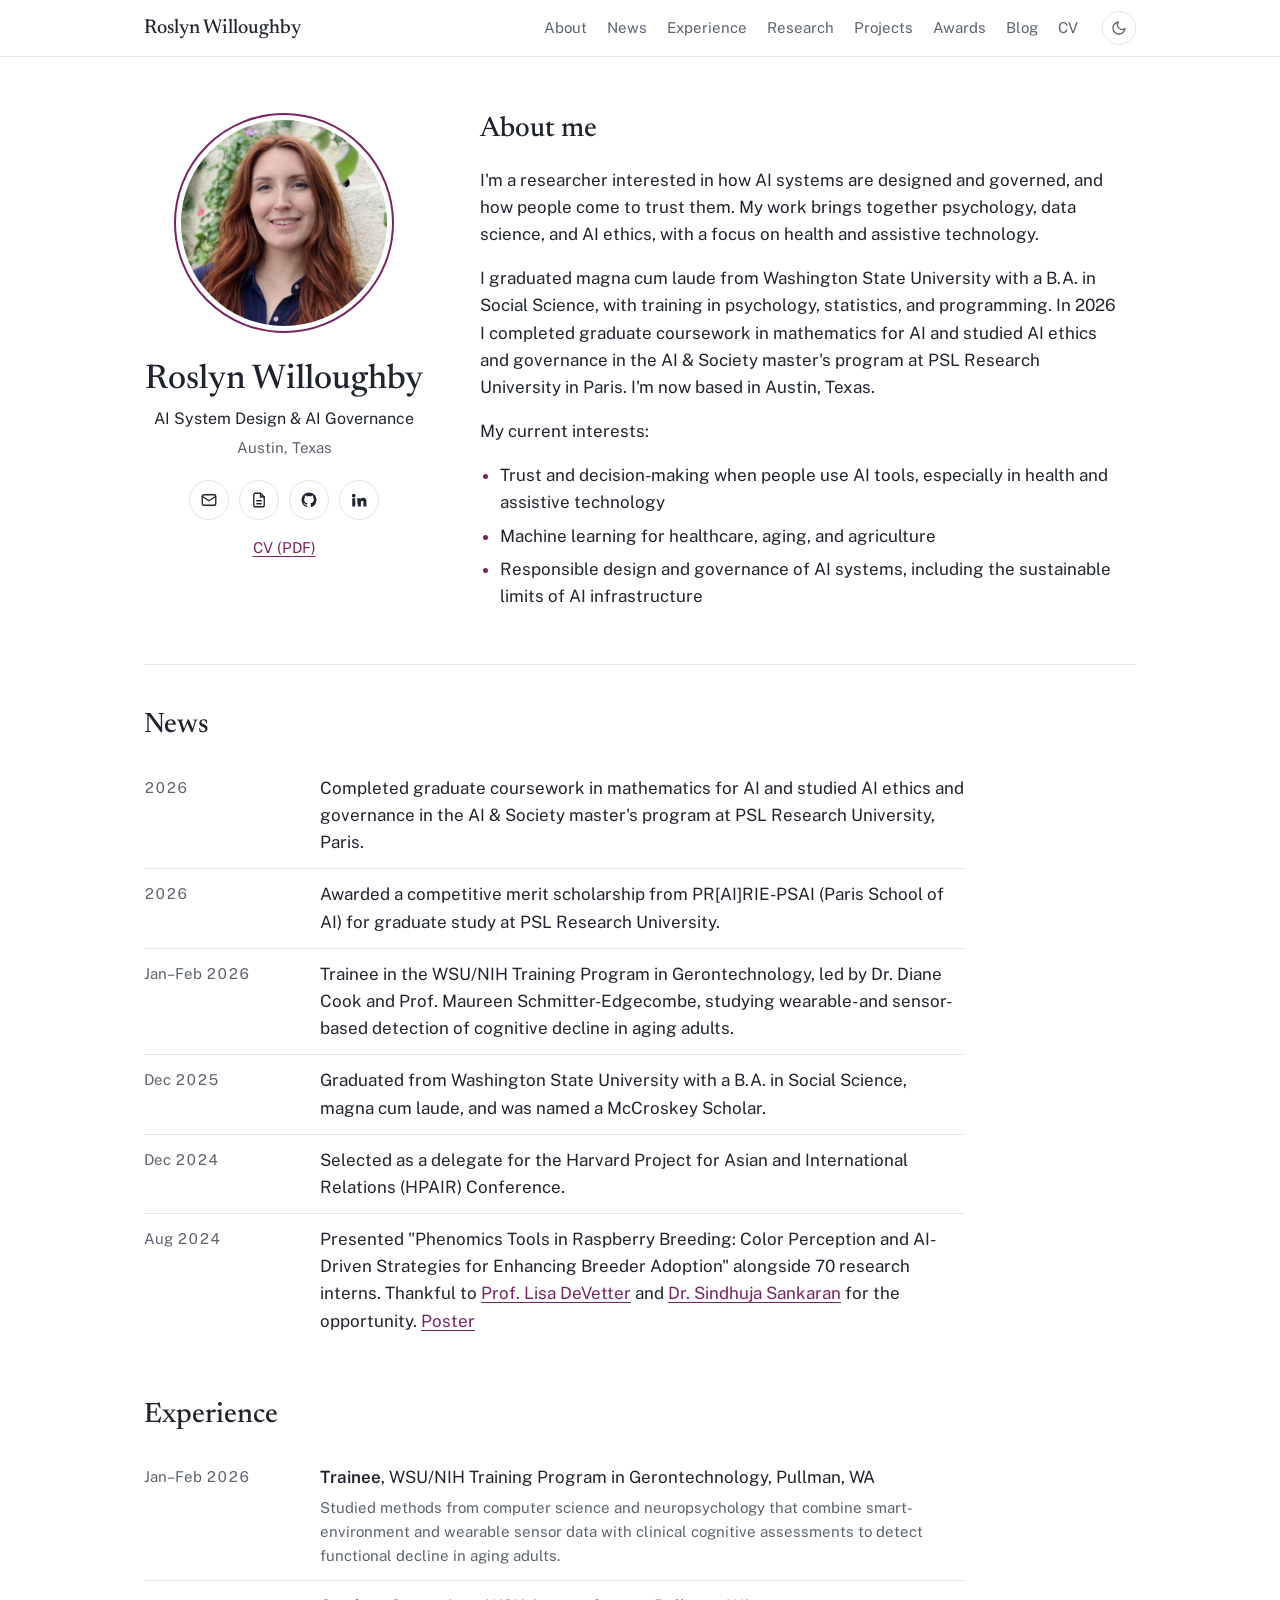
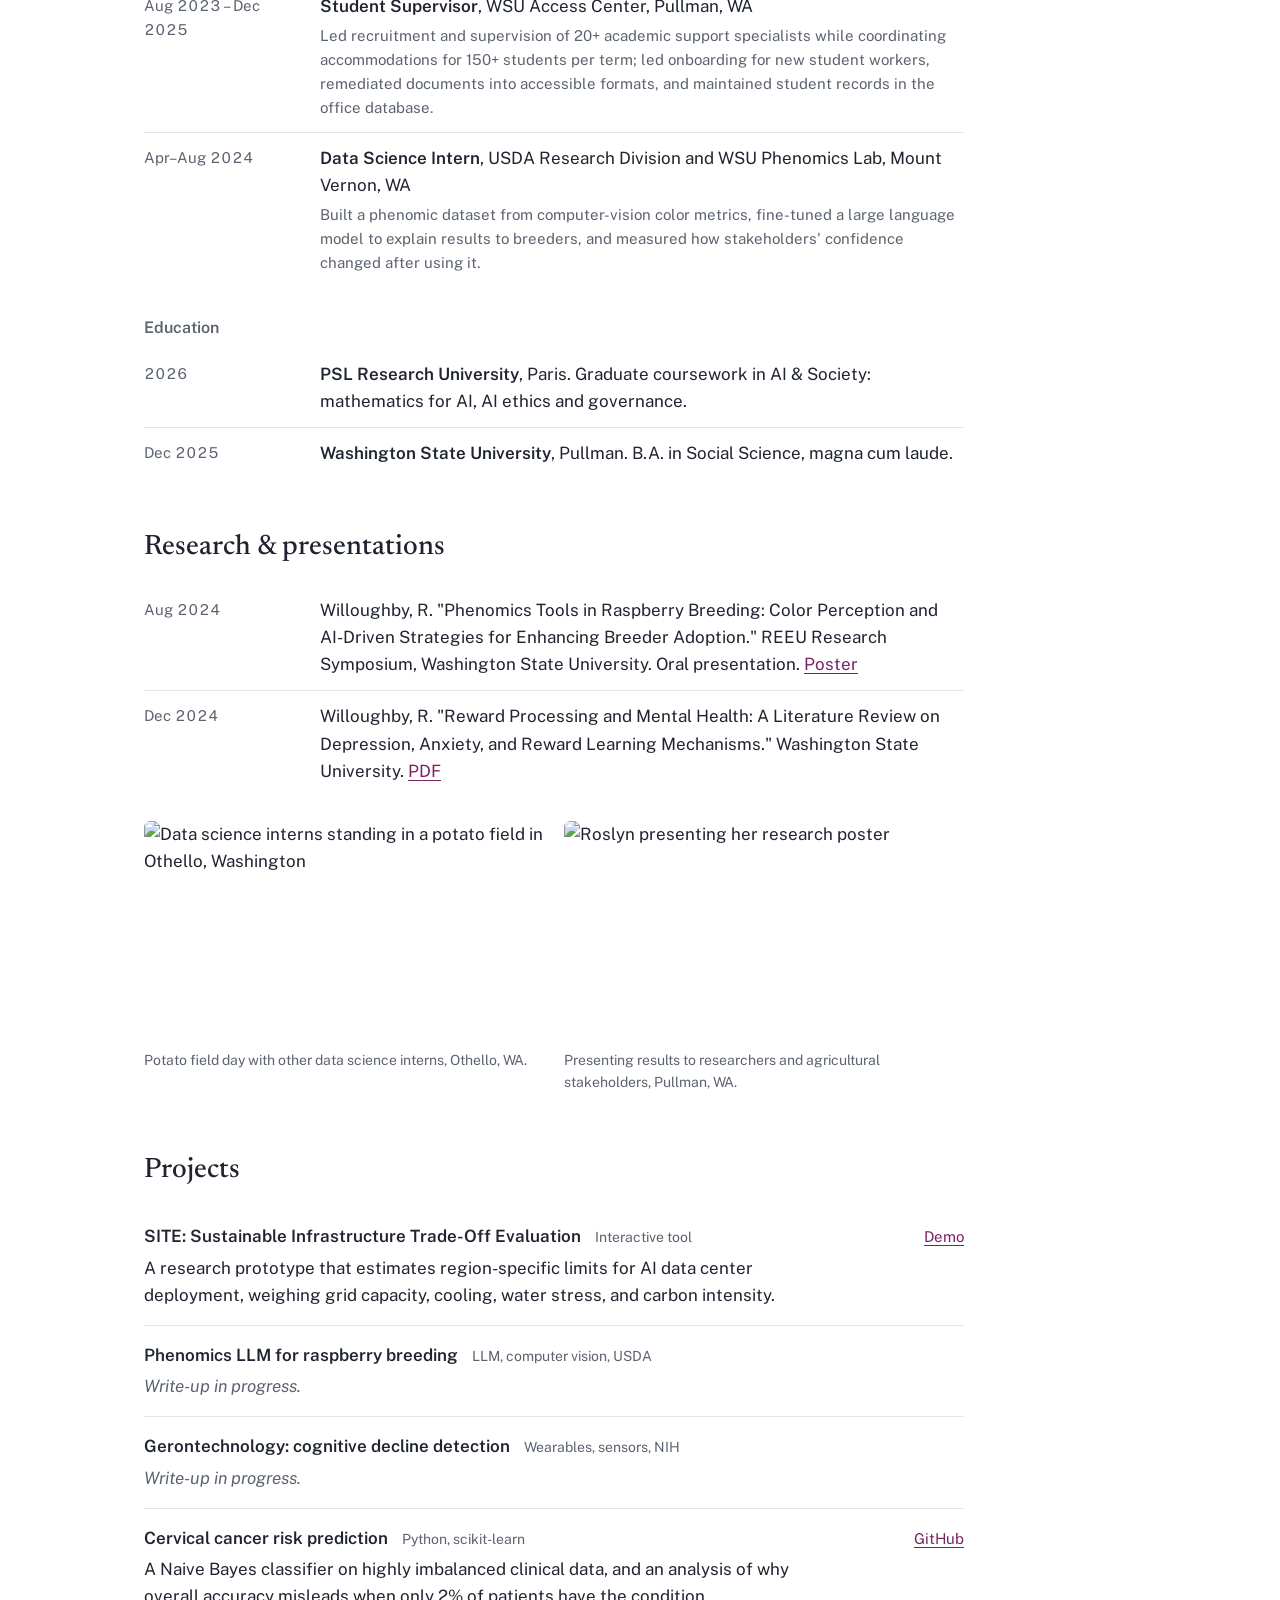
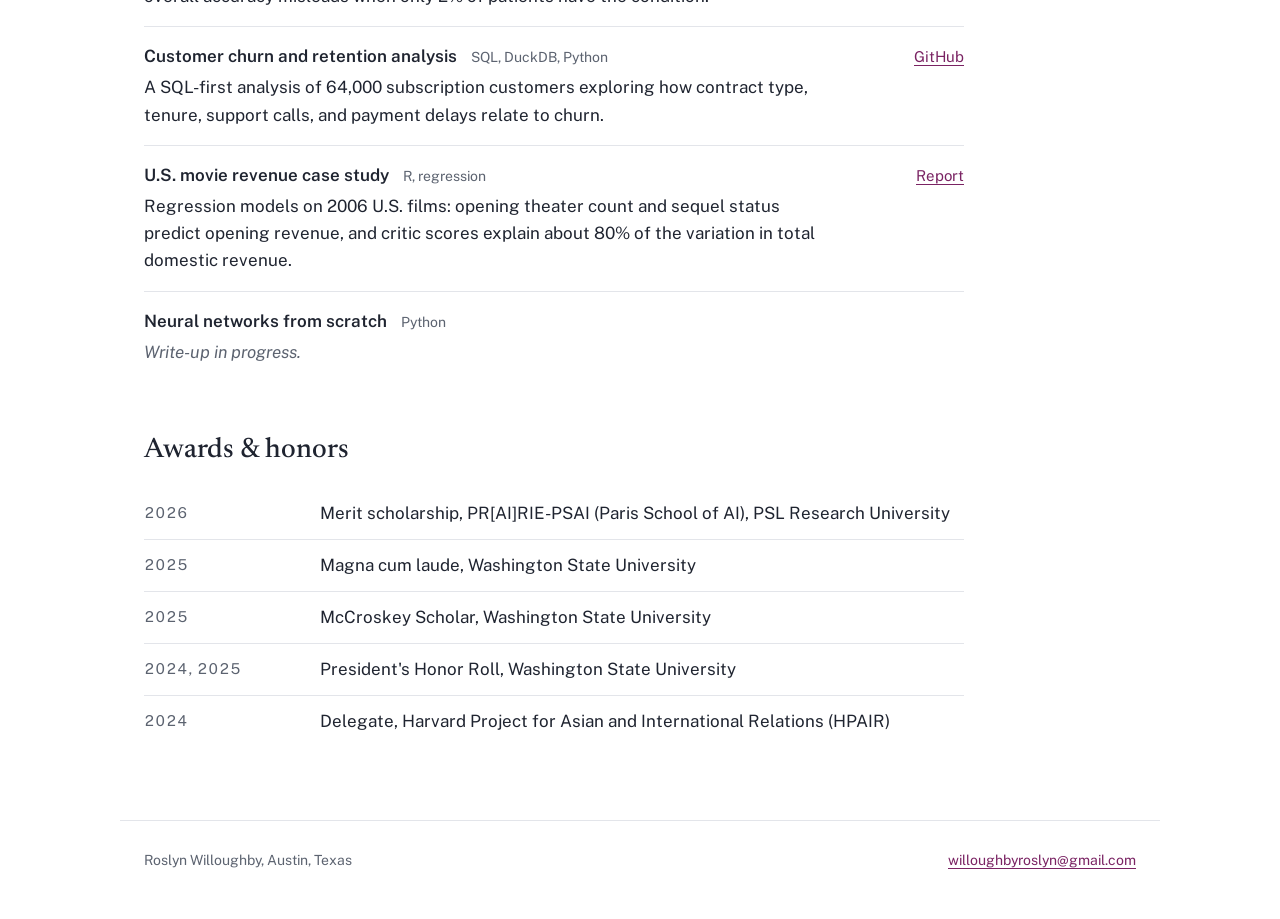
==== index.html @ 142f2db7 "Describe Gerontechnology as a training program: Trainee, Jan-Feb 2026, program leads Co-Authored-By:" ====
<!DOCTYPE html>
<html lang="en">
<head>
  <meta charset="utf-8">
  <meta name="viewport" content="width=device-width, initial-scale=1">
  <title>Roslyn Willoughby</title>
  <meta name="description" content="Roslyn Willoughby is an Austin-based researcher in AI system design and AI governance, studying how people come to trust AI in health and assistive technology.">
  <meta name="keywords" content="Roslyn Willoughby, AI governance, AI system design, human-centered AI, trust in AI, data science, machine learning, gerontechnology">
  <meta name="author" content="Roslyn Willoughby">
  <link rel="canonical" href="https://willoughbyroslyn-ui.github.io/">
  <link rel="icon" type="image/png" href="rose_favi.png">

  <link rel="preconnect" href="https://fonts.googleapis.com">
  <link rel="preconnect" href="https://fonts.gstatic.com" crossorigin>
  <link href="https://fonts.googleapis.com/css2?family=Newsreader:opsz,wght@6..72,400;6..72,500;6..72,600&family=Public+Sans:ital,wght@0,400;0,500;0,600;1,400&display=swap" rel="stylesheet">

  <script>
    (function () {
      try {
        var saved = localStorage.getItem('theme');
        if (saved === 'light' || saved === 'dark') document.documentElement.setAttribute('data-theme', saved);
      } catch (e) {}
    })();
  </script>

  <link rel="stylesheet" href="css/site.css">
</head>

<body>
  <nav class="nav" aria-label="Main">
    <div class="nav-inner">
      <a class="nav-name" href="#about">Roslyn Willoughby</a>
      <ul class="nav-links">
        <li><a href="#about">About</a></li>
        <li><a href="#news">News</a></li>
        <li><a href="#experience">Experience</a></li>
        <li><a href="#research">Research</a></li>
        <li><a href="#projects">Projects</a></li>
        <li><a href="#awards">Awards</a></li>
        <li><a href="blog/index.html">Blog</a></li>
        <li><a href="CV_Roslyn_Willoughby_Final.pdf" target="_blank" rel="noopener">CV</a></li>
      </ul>
      <button class="theme-toggle" id="theme-toggle" type="button" aria-label="Switch to dark mode">
        <svg viewBox="0 0 24 24" fill="none" stroke="currentColor" stroke-width="2" stroke-linecap="round" stroke-linejoin="round" aria-hidden="true"><path d="M21 12.8A9 9 0 1 1 11.2 3a7 7 0 0 0 9.8 9.8z"/></svg>
      </button>
    </div>
  </nav>

  <main>
    <div class="intro" id="about">
      <div class="profile">
        <img class="avatar" src="img/headshot.jpg" alt="Roslyn Willoughby" width="220" height="220">
        <h1>Roslyn Willoughby</h1>
        <p class="role">AI System Design &amp; AI Governance</p>
        <p class="place">Austin, Texas</p>
        <ul class="icons">
          <li><a href="mailto:willoughbyroslyn@gmail.com" aria-label="Email">
            <svg viewBox="0 0 24 24" fill="none" stroke="currentColor" stroke-width="1.8" stroke-linecap="round" stroke-linejoin="round" aria-hidden="true"><rect x="3" y="5" width="18" height="14" rx="2"/><path d="m3 7 9 6 9-6"/></svg></a></li>
          <li><a href="CV_Roslyn_Willoughby_Final.pdf" target="_blank" rel="noopener" aria-label="CV (PDF)">
            <svg viewBox="0 0 24 24" fill="none" stroke="currentColor" stroke-width="1.8" stroke-linecap="round" stroke-linejoin="round" aria-hidden="true"><path d="M14 3H7a2 2 0 0 0-2 2v14a2 2 0 0 0 2 2h10a2 2 0 0 0 2-2V8z"/><path d="M14 3v5h5M9 13h6M9 17h6"/></svg></a></li>
          <li><a href="https://github.com/willoughbyroslyn-ui" target="_blank" rel="noopener" aria-label="GitHub">
            <svg viewBox="0 0 24 24" fill="currentColor" aria-hidden="true"><path d="M12 2a10 10 0 0 0-3.16 19.49c.5.09.68-.22.68-.48v-1.7c-2.78.6-3.37-1.34-3.37-1.34-.45-1.16-1.11-1.47-1.11-1.47-.91-.62.07-.61.07-.61 1 .07 1.53 1.03 1.53 1.03.9 1.52 2.34 1.08 2.91.83.09-.65.35-1.08.63-1.33-2.22-.25-4.55-1.11-4.55-4.94 0-1.09.39-1.98 1.03-2.68-.1-.25-.45-1.27.1-2.65 0 0 .84-.27 2.75 1.02a9.5 9.5 0 0 1 5 0c1.91-1.29 2.75-1.02 2.75-1.02.55 1.38.2 2.4.1 2.65.64.7 1.03 1.59 1.03 2.68 0 3.84-2.34 4.69-4.57 4.94.36.31.68.92.68 1.85v2.74c0 .27.18.58.69.48A10 10 0 0 0 12 2z"/></svg></a></li>
          <li><a href="https://www.linkedin.com/in/roslyn-willoughby/" target="_blank" rel="noopener" aria-label="LinkedIn">
            <svg viewBox="0 0 24 24" fill="currentColor" aria-hidden="true"><path d="M4.98 3.5a2.5 2.5 0 1 1 0 5 2.5 2.5 0 0 1 0-5zM3 9.5h4v11H3zM9.5 9.5h3.8v1.6h.06c.53-1 1.83-2.06 3.77-2.06 4.03 0 4.77 2.65 4.77 6.1v5.36h-4v-4.75c0-1.13-.02-2.59-1.58-2.59-1.58 0-1.82 1.23-1.82 2.5v4.84h-4z"/></svg></a></li>
        </ul>
        <p class="doc-links"><a href="CV_Roslyn_Willoughby_Final.pdf" target="_blank" rel="noopener">CV (PDF)</a></p>
      </div>

      <div class="about">
        <h2>About me</h2>
        <p>I'm a researcher interested in how AI systems are designed and governed, and how people come to trust them. My work brings together psychology, data science, and AI ethics, with a focus on health and assistive technology.</p>
        <p>I graduated magna cum laude from Washington State University with a B.A. in Social Science, with training in psychology, statistics, and programming. In 2026 I completed graduate coursework in mathematics for AI and studied AI ethics and governance in the AI &amp; Society master's program at PSL Research University in Paris. I'm now based in Austin, Texas.</p>
        <p>My current interests:</p>
        <ul class="interests">
          <li>Trust and decision-making when people use AI tools, especially in health and assistive technology</li>
          <li>Machine learning for healthcare, aging, and agriculture</li>
          <li>Responsible design and governance of AI systems, including the sustainable limits of AI infrastructure</li>
        </ul>
      </div>
    </div>

    <section id="news" aria-labelledby="news-h">
      <h2 id="news-h">News</h2>
      <ul class="dated">
        <li><span class="when">2026</span><p class="what">Completed graduate coursework in mathematics for AI and studied AI ethics and governance in the AI &amp; Society master's program at PSL Research University, Paris.</p></li>
        <li><span class="when">2026</span><p class="what">Awarded a competitive merit scholarship from PR[AI]RIE-PSAI (Paris School of AI) for graduate study at PSL Research University.</p></li>
        <li><span class="when">Jan–Feb 2026</span><p class="what">Trainee in the WSU/NIH Training Program in Gerontechnology, led by Dr. Diane Cook and Prof. Maureen Schmitter-Edgecombe, studying wearable- and sensor-based detection of cognitive decline in aging adults.</p></li>
        <li><span class="when">Dec 2025</span><p class="what">Graduated from Washington State University with a B.A. in Social Science, magna cum laude, and was named a McCroskey Scholar.</p></li>
        <li><span class="when">Dec 2024</span><p class="what">Selected as a delegate for the Harvard Project for Asian and International Relations (HPAIR) Conference.</p></li>
        <li><span class="when">Aug 2024</span><p class="what">Presented "Phenomics Tools in Raspberry Breeding: Color Perception and AI-Driven Strategies for Enhancing Breeder Adoption" alongside 70 research interns. Thankful to <a href="https://scholar.google.com/citations?user=AwrM27cAAAAJ&amp;hl=en" target="_blank" rel="noopener">Prof. Lisa DeVetter</a> and <a href="https://bsyse.wsu.edu/people/faculty/sankaran/" target="_blank" rel="noopener">Dr. Sindhuja Sankaran</a> for the opportunity. <a href="poster.pdf" target="_blank" rel="noopener">Poster</a></p></li>
      </ul>
    </section>

    <section id="experience" aria-labelledby="exp-h">
      <h2 id="exp-h">Experience</h2>
      <ul class="dated">
        <li><span class="when">Jan–Feb 2026</span>
          <div><p class="what"><strong>Trainee</strong>, WSU/NIH Training Program in Gerontechnology, Pullman, WA</p>
          <p class="detail">Studied methods from computer science and neuropsychology that combine smart-environment and wearable sensor data with clinical cognitive assessments to detect functional decline in aging adults.</p></div></li>
        <li><span class="when">Aug 2023 – Dec 2025</span>
          <div><p class="what"><strong>Student Supervisor</strong>, WSU Access Center, Pullman, WA</p>
          <p class="detail">Led recruitment and supervision of 20+ academic support specialists while coordinating accommodations for 150+ students per term; led onboarding for new student workers, remediated documents into accessible formats, and maintained student records in the office database.</p></div></li>
        <li><span class="when">Apr–Aug 2024</span>
          <div><p class="what"><strong>Data Science Intern</strong>, USDA Research Division and WSU Phenomics Lab, Mount Vernon, WA</p>
          <p class="detail">Built a phenomic dataset from computer-vision color metrics, fine-tuned a large language model to explain results to breeders, and measured how stakeholders' confidence changed after using it.</p></div></li>
      </ul>

      <h3 class="sub">Education</h3>
      <ul class="dated">
        <li><span class="when">2026</span><p class="what"><strong>PSL Research University</strong>, Paris. Graduate coursework in AI &amp; Society: mathematics for AI, AI ethics and governance.</p></li>
        <li><span class="when">Dec 2025</span><p class="what"><strong>Washington State University</strong>, Pullman. B.A. in Social Science, magna cum laude.</p></li>
      </ul>
    </section>

    <section id="research" aria-labelledby="res-h">
      <h2 id="res-h">Research &amp; presentations</h2>
      <ul class="dated">
        <li><span class="when">Aug 2024</span><p class="what">Willoughby, R. "Phenomics Tools in Raspberry Breeding: Color Perception and AI-Driven Strategies for Enhancing Breeder Adoption." REEU Research Symposium, Washington State University. Oral presentation. <a href="poster.pdf" target="_blank" rel="noopener">Poster</a></p></li>
        <li><span class="when">Dec 2024</span><p class="what">Willoughby, R. "Reward Processing and Mental Health: A Literature Review on Depression, Anxiety, and Reward Learning Mechanisms." Washington State University. <a href="Final_Lit.pdf" target="_blank" rel="noopener">PDF</a></p></li>
      </ul>
      <div class="figures">
        <figure>
          <img src="Group_REEU_Visit.jpeg" alt="Data science interns standing in a potato field in Othello, Washington" loading="lazy">
          <figcaption>Potato field day with other data science interns, Othello, WA.</figcaption>
        </figure>
        <figure>
          <img src="poster_Roz.jpeg" alt="Roslyn presenting her research poster" loading="lazy">
          <figcaption>Presenting results to researchers and agricultural stakeholders, Pullman, WA.</figcaption>
        </figure>
      </div>
    </section>

    <section id="projects" aria-labelledby="proj-h">
      <h2 id="proj-h">Projects</h2>
      <ul class="projects">
        <li>
          <div class="proj-head"><p class="proj-title">SITE: Sustainable Infrastructure Trade-Off Evaluation</p><span class="proj-tools">Interactive tool</span><a class="proj-link" href="SITE_demo.html" target="_blank" rel="noopener">Demo</a></div>
          <p class="proj-desc">A research prototype that estimates region-specific limits for AI data center deployment, weighing grid capacity, cooling, water stress, and carbon intensity.</p>
        </li>
        <li>
          <div class="proj-head"><p class="proj-title">Phenomics LLM for raspberry breeding</p><span class="proj-tools">LLM, computer vision, USDA</span></div>
          <p class="proj-desc pending">Write-up in progress.</p>
        </li>
        <li>
          <div class="proj-head"><p class="proj-title">Gerontechnology: cognitive decline detection</p><span class="proj-tools">Wearables, sensors, NIH</span></div>
          <p class="proj-desc pending">Write-up in progress.</p>
        </li>
        <li>
          <div class="proj-head"><p class="proj-title">Cervical cancer risk prediction</p><span class="proj-tools">Python, scikit-learn</span><a class="proj-link" href="https://github.com/willoughbyroslyn-ui/naive_cancer_prediction" target="_blank" rel="noopener">GitHub</a></div>
          <p class="proj-desc">A Naive Bayes classifier on highly imbalanced clinical data, and an analysis of why overall accuracy misleads when only 2% of patients have the condition.</p>
        </li>
        <li>
          <div class="proj-head"><p class="proj-title">Customer churn and retention analysis</p><span class="proj-tools">SQL, DuckDB, Python</span><a class="proj-link" href="https://github.com/willoughbyroslyn-ui/customer-churn-analysis" target="_blank" rel="noopener">GitHub</a></div>
          <p class="proj-desc">A SQL-first analysis of 64,000 subscription customers exploring how contract type, tenure, support calls, and payment delays relate to churn.</p>
        </li>
        <li>
          <div class="proj-head"><p class="proj-title">U.S. movie revenue case study</p><span class="proj-tools">R, regression</span><a class="proj-link" href="https://docs.google.com/spreadsheets/d/1p6kjqujYVHT2W2f9EsvHj1hbLcmu9WtG/edit?gid=725659965#gid=725659965" target="_blank" rel="noopener">Report</a></div>
          <p class="proj-desc">Regression models on 2006 U.S. films: opening theater count and sequel status predict opening revenue, and critic scores explain about 80% of the variation in total domestic revenue.</p>
        </li>
        <li>
          <div class="proj-head"><p class="proj-title">Neural networks from scratch</p><span class="proj-tools">Python</span></div>
          <p class="proj-desc pending">Write-up in progress.</p>
        </li>
      </ul>
    </section>

    <section id="awards" aria-labelledby="awards-h">
      <h2 id="awards-h">Awards &amp; honors</h2>
      <ul class="dated">
        <li><span class="when">2026</span><p class="what">Merit scholarship, PR[AI]RIE-PSAI (Paris School of AI), PSL Research University</p></li>
        <li><span class="when">2025</span><p class="what">Magna cum laude, Washington State University</p></li>
        <li><span class="when">2025</span><p class="what">McCroskey Scholar, Washington State University</p></li>
        <li><span class="when">2024, 2025</span><p class="what">President's Honor Roll, Washington State University</p></li>
        <li><span class="when">2024</span><p class="what">Delegate, Harvard Project for Asian and International Relations (HPAIR)</p></li>
      </ul>
    </section>
  </main>

  <footer>
    <span>Roslyn Willoughby, Austin, Texas</span>
    <span><a href="mailto:willoughbyroslyn@gmail.com">willoughbyroslyn@gmail.com</a></span>
  </footer>

  <script src="js/site.js"></script>
</body>
</html>
---- css/site.css ----
:root {
  --bg: #ffffff;
  --ink: #1f2430;
  --muted: #5c6370;
  --rule: #e3e5ea;
  --accent: #7a2363;
  --accent-tint: #f6ecf3;
  --nav-bg: rgba(255, 255, 255, 0.92);
}
@media (prefers-color-scheme: dark) {
  :root:not([data-theme="light"]) {
    --bg: #16181d;
    --ink: #e6e8ec;
    --muted: #9aa1ad;
    --rule: #2b2f37;
    --accent: #dba6cc;
    --accent-tint: #2a2129;
    --nav-bg: rgba(22, 24, 29, 0.92);
  }
}
:root[data-theme="dark"] {
  --bg: #16181d;
  --ink: #e6e8ec;
  --muted: #9aa1ad;
  --rule: #2b2f37;
  --accent: #dba6cc;
  --accent-tint: #2a2129;
  --nav-bg: rgba(22, 24, 29, 0.92);
}

*, *::before, *::after { box-sizing: border-box; }
html { scroll-behavior: smooth; scroll-padding-top: 72px; }
@media (prefers-reduced-motion: reduce) { html { scroll-behavior: auto; } }

body {
  margin: 0;
  background: var(--bg);
  color: var(--ink);
  font-family: "Public Sans", system-ui, sans-serif;
  font-size: 17px;
  line-height: 1.6;
}
a { color: var(--accent); text-decoration: underline; text-decoration-thickness: 1px; text-underline-offset: 3px; }
a:hover { text-decoration-thickness: 2px; }
a:focus-visible, button:focus-visible { outline: 2px solid var(--accent); outline-offset: 3px; border-radius: 2px; }

/* Top navigation */
.nav {
  position: sticky; top: 0; z-index: 10;
  background: var(--nav-bg);
  backdrop-filter: saturate(150%) blur(6px);
  border-bottom: 1px solid var(--rule);
}
.nav-inner {
  max-width: 1040px; margin: 0 auto; padding: 0 24px;
  display: flex; align-items: center; gap: 24px; height: 56px;
}
.nav-name {
  font-family: "Newsreader", Georgia, serif; font-size: 20px; font-weight: 500;
  color: var(--ink); text-decoration: none; margin-right: auto; white-space: nowrap;
}
.nav-links { display: flex; gap: 20px; list-style: none; margin: 0; padding: 0; overflow-x: auto; scrollbar-width: none; }
.nav-links::-webkit-scrollbar { display: none; }
.nav-links a { color: var(--muted); text-decoration: none; font-size: 15px; white-space: nowrap; }
.nav-links a:hover { color: var(--ink); }
.theme-toggle {
  background: none; border: 1px solid var(--rule); color: var(--muted);
  width: 34px; height: 34px; border-radius: 50%; cursor: pointer;
  display: grid; place-items: center; flex-shrink: 0;
}
.theme-toggle:hover { color: var(--ink); }
.theme-toggle svg { width: 16px; height: 16px; }

main { max-width: 1040px; margin: 0 auto; padding: 0 24px 64px; }

/* Introduction */
.intro {
  display: grid; grid-template-columns: 280px 1fr; gap: 56px;
  padding: 56px 0 48px; border-bottom: 1px solid var(--rule);
}
.profile { text-align: center; }
.avatar {
  width: 220px; height: 220px; border-radius: 50%; object-fit: cover;
  padding: 5px; border: 2px solid var(--accent); background: var(--bg);
}
.profile h1 {
  font-family: "Newsreader", Georgia, serif; font-weight: 500;
  font-size: 34px; line-height: 1.15; margin: 20px 0 6px;
}
.profile .role { margin: 0; font-size: 16px; }
.profile .place { margin: 4px 0 0; color: var(--muted); font-size: 15px; }
.icons { display: flex; justify-content: center; gap: 10px; list-style: none; padding: 0; margin: 20px 0 0; }
.icons a {
  display: grid; place-items: center; width: 40px; height: 40px; border-radius: 50%;
  color: var(--ink); border: 1px solid var(--rule); text-decoration: none;
}
.icons a:hover { color: var(--accent); border-color: var(--accent); }
.icons svg { width: 18px; height: 18px; }
.doc-links { margin: 16px 0 0; font-size: 15px; color: var(--muted); }

.about h2 { margin-top: 0; }
.about p { max-width: 64ch; }
.interests { margin: 8px 0 0; padding-left: 20px; max-width: 64ch; }
.interests li { margin-bottom: 6px; }
.interests li::marker { color: var(--accent); }

/* Sections */
section { padding: 44px 0 8px; }
h2 {
  font-family: "Newsreader", Georgia, serif; font-weight: 500;
  font-size: 28px; line-height: 1.2; margin: 0 0 20px;
}
.section-note { color: var(--muted); margin: -8px 0 20px; font-size: 15px; }

/* Dated lists: news, experience, awards */
.dated { list-style: none; margin: 0; padding: 0; max-width: 820px; }
.dated li {
  display: grid; grid-template-columns: 156px 1fr; gap: 20px;
  padding: 12px 0; border-top: 1px solid var(--rule);
}
.dated li:first-child { border-top: none; }
.when { color: var(--muted); font-size: 15px; font-variant-numeric: tabular-nums; padding-top: 1px; }
.what { margin: 0; }
.what strong { font-weight: 600; }
.detail { margin: 4px 0 0; color: var(--muted); font-size: 15px; }

h3.sub {
  font-family: "Public Sans", sans-serif; font-size: 16px; font-weight: 600;
  color: var(--muted); margin: 28px 0 8px;
}

/* Research */
.figures { display: grid; grid-template-columns: 1fr 1fr; gap: 20px; margin: 24px 0 8px; max-width: 820px; }
.figures figure { margin: 0; }
.figures img { width: 100%; height: 220px; object-fit: cover; border-radius: 6px; display: block; }
.figures figcaption { font-size: 14px; color: var(--muted); margin-top: 8px; }

/* Projects as a list, not cards */
.projects { list-style: none; margin: 0; padding: 0; max-width: 820px; }
.projects li { padding: 16px 0; border-top: 1px solid var(--rule); }
.projects li:first-child { border-top: none; }
.proj-head { display: flex; flex-wrap: wrap; align-items: baseline; gap: 6px 14px; }
.proj-title { font-weight: 600; margin: 0; }
.proj-tools { color: var(--muted); font-size: 14px; }
.proj-desc { margin: 4px 0 0; max-width: 68ch; }
.proj-desc.pending { color: var(--muted); font-style: italic; }
.proj-link { font-size: 15px; margin-left: auto; }

footer {
  max-width: 1040px; margin: 0 auto; padding: 28px 24px 48px;
  border-top: 1px solid var(--rule); color: var(--muted); font-size: 14px;
  display: flex; flex-wrap: wrap; gap: 8px 24px; justify-content: space-between;
}

@media (max-width: 820px) {
  .intro { grid-template-columns: 1fr; gap: 32px; padding-top: 36px; }
  .avatar { width: 180px; height: 180px; }
  .nav-name { display: none; }
  .nav-inner { gap: 16px; }
}
@media (max-width: 560px) {
  body { font-size: 16px; }
  .dated li { grid-template-columns: 1fr; gap: 2px; }
  .figures { grid-template-columns: 1fr; }
  .proj-link { margin-left: 0; }
}

/* Blog */
.page-head { padding: 48px 0 8px; max-width: 720px; }
.page-head h1 {
  font-family: "Newsreader", Georgia, serif; font-weight: 500;
  font-size: 40px; line-height: 1.15; margin: 0 0 12px;
}
.page-head .lede { color: var(--muted); margin: 0; max-width: 64ch; }
.post-list { list-style: none; margin: 24px 0 0; padding: 0; max-width: 720px; }
.post-list li { padding: 20px 0; border-top: 1px solid var(--rule); }
.post-list li:first-child { border-top: none; }
.post-list time { color: var(--muted); font-size: 15px; }
.post-list h2 { font-size: 24px; margin: 4px 0 6px; }
.post-list h2 a { color: var(--ink); text-decoration: none; }
.post-list h2 a:hover { color: var(--accent); }
.post-list p { margin: 0; max-width: 64ch; }

.post { max-width: 680px; padding-bottom: 24px; }
.post .page-head { padding-bottom: 0; }
.post .meta { color: var(--muted); font-size: 15px; margin: 0 0 20px; }
.post h2 { margin: 44px 0 14px; }
.post h3 {
  font-family: "Newsreader", Georgia, serif; font-weight: 500;
  font-size: 23px; line-height: 1.25; margin: 40px 0 12px;
}
.post p, .post li { max-width: 68ch; }
.post ol, .post ul { padding-left: 22px; }
.post li { margin-bottom: 8px; }
.post li::marker { color: var(--accent); }
.steps { margin: 0; }
.steps dt { font-weight: 600; margin-top: 14px; }
.steps dd { margin: 4px 0 0; }
.keep-human { color: var(--muted); font-size: 15px; margin-top: 14px; }
.back { display: inline-block; margin-top: 40px; font-size: 15px; }
.nav-links a[aria-current="page"] { color: var(--ink); }
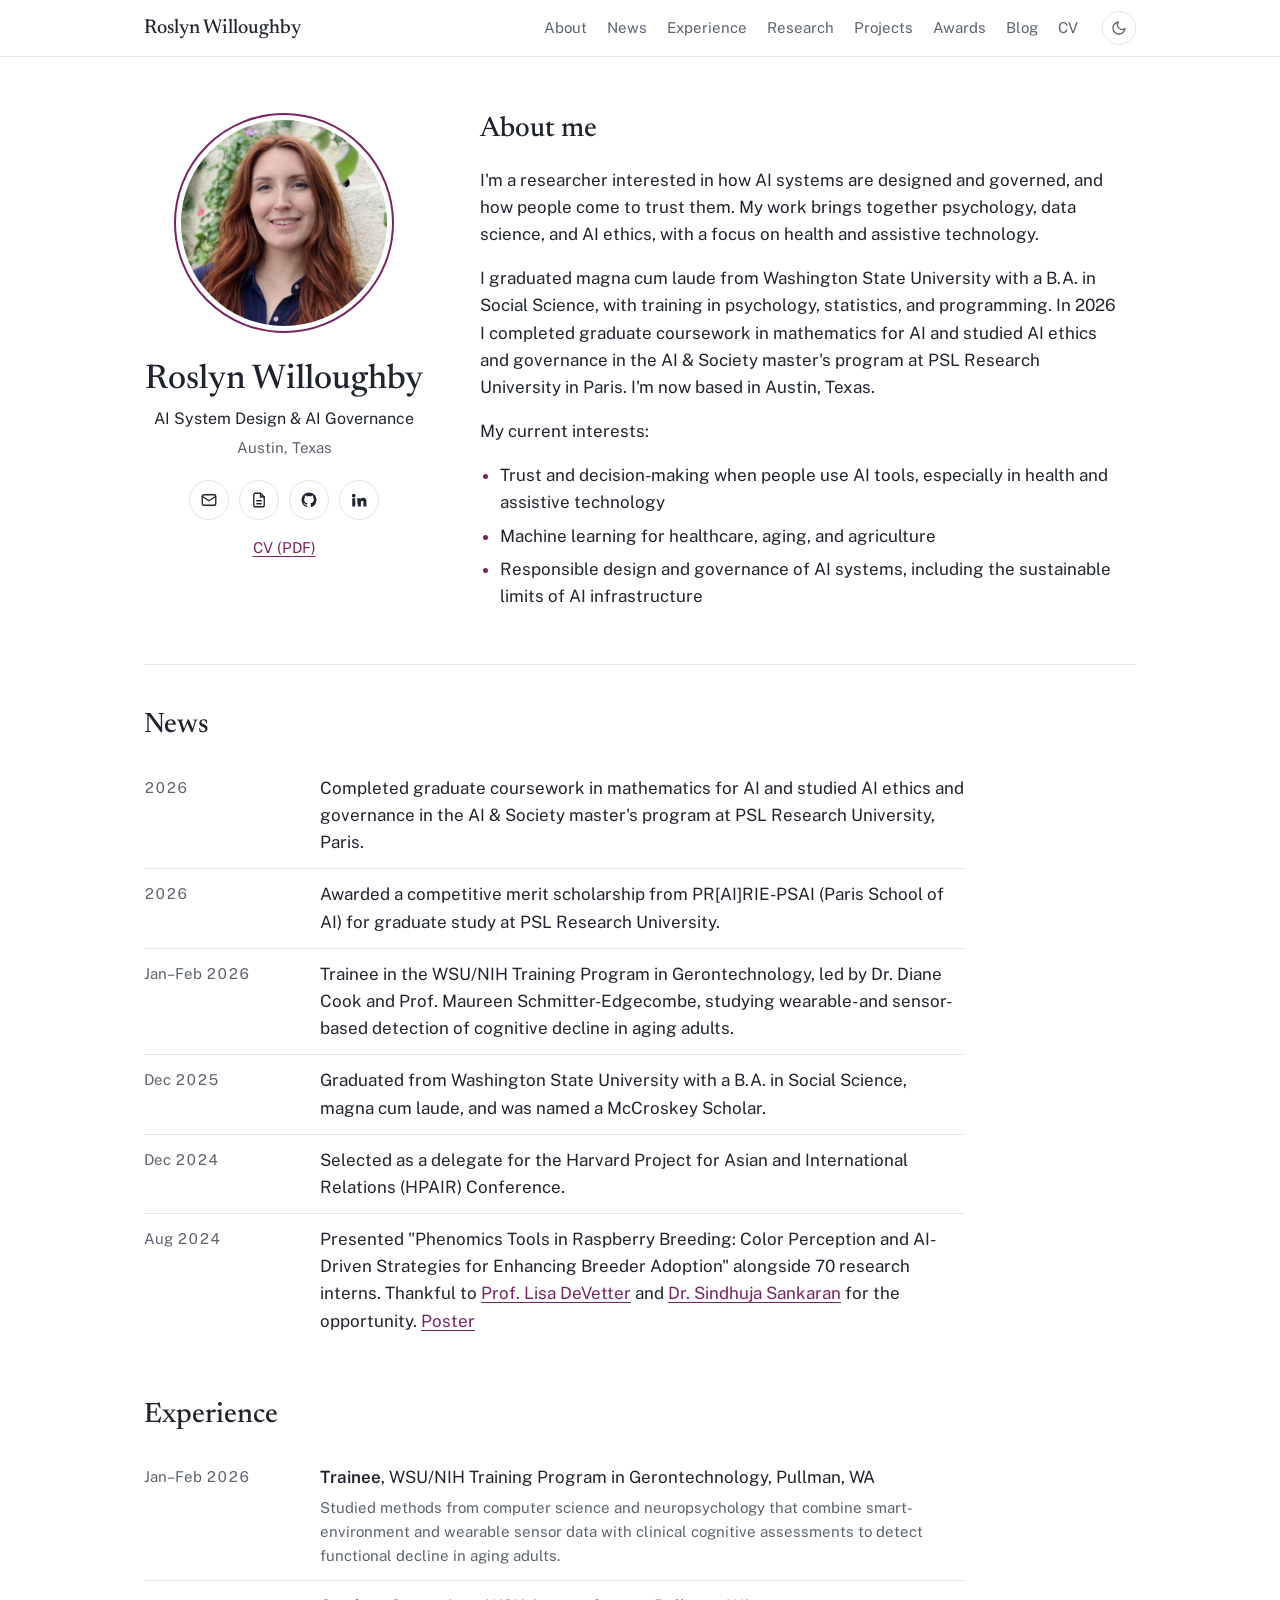
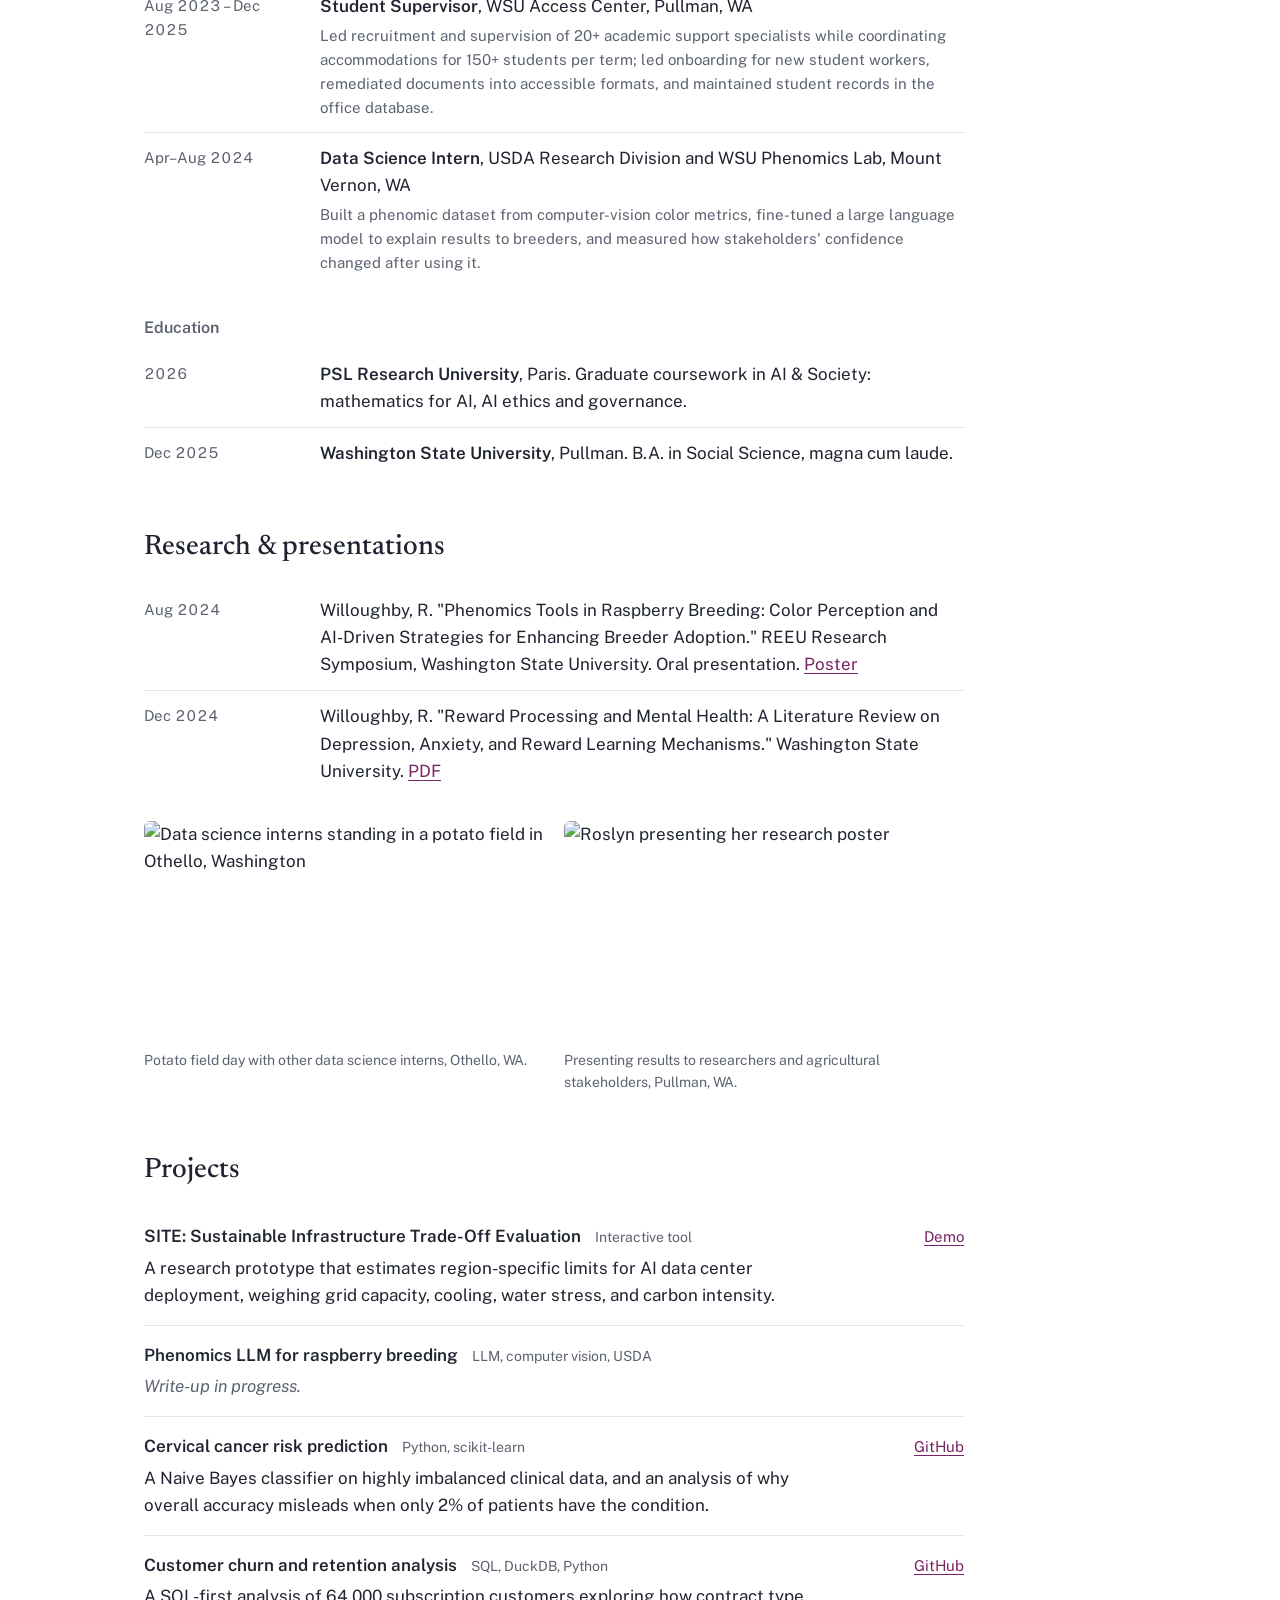
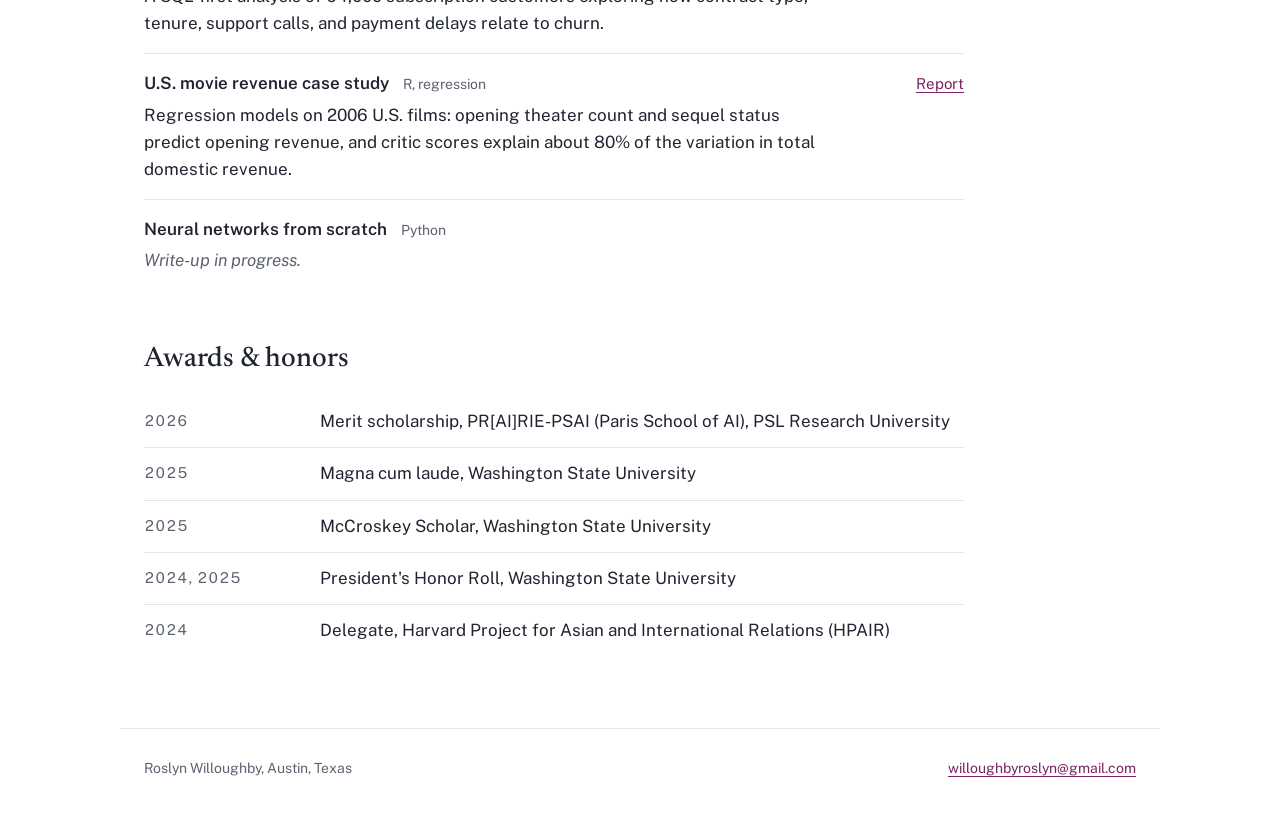
==== commit 72632ef8: "Remove Gerontechnology placeholder from Projects Co-Authored-By: Claude Opus 5.5 <noreply@anthropic." ====
--- a/index.html
+++ b/index.html
@@ -142,10 +142,6 @@
           <p class="proj-desc pending">Write-up in progress.</p>
         </li>
         <li>
-          <div class="proj-head"><p class="proj-title">Gerontechnology: cognitive decline detection</p><span class="proj-tools">Wearables, sensors, NIH</span></div>
-          <p class="proj-desc pending">Write-up in progress.</p>
-        </li>
-        <li>
           <div class="proj-head"><p class="proj-title">Cervical cancer risk prediction</p><span class="proj-tools">Python, scikit-learn</span><a class="proj-link" href="https://github.com/willoughbyroslyn-ui/naive_cancer_prediction" target="_blank" rel="noopener">GitHub</a></div>
           <p class="proj-desc">A Naive Bayes classifier on highly imbalanced clinical data, and an analysis of why overall accuracy misleads when only 2% of patients have the condition.</p>
         </li>
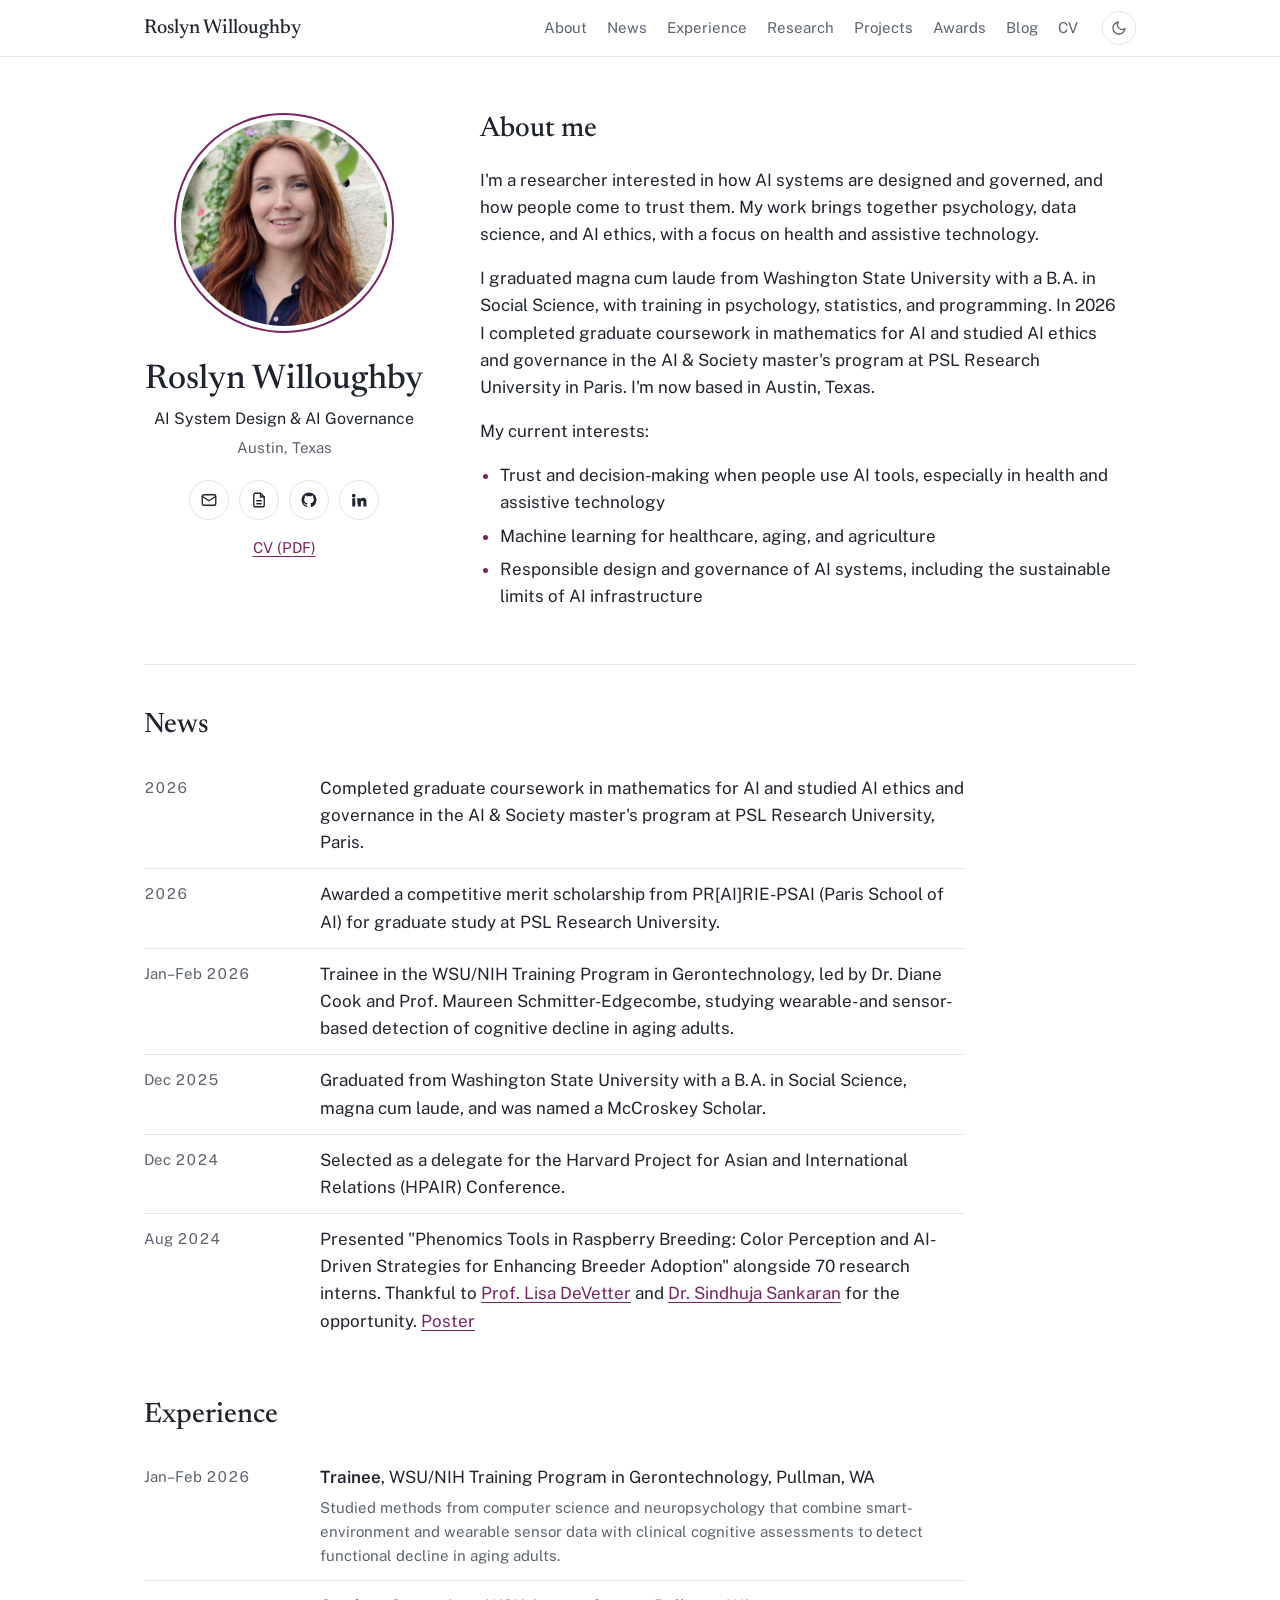
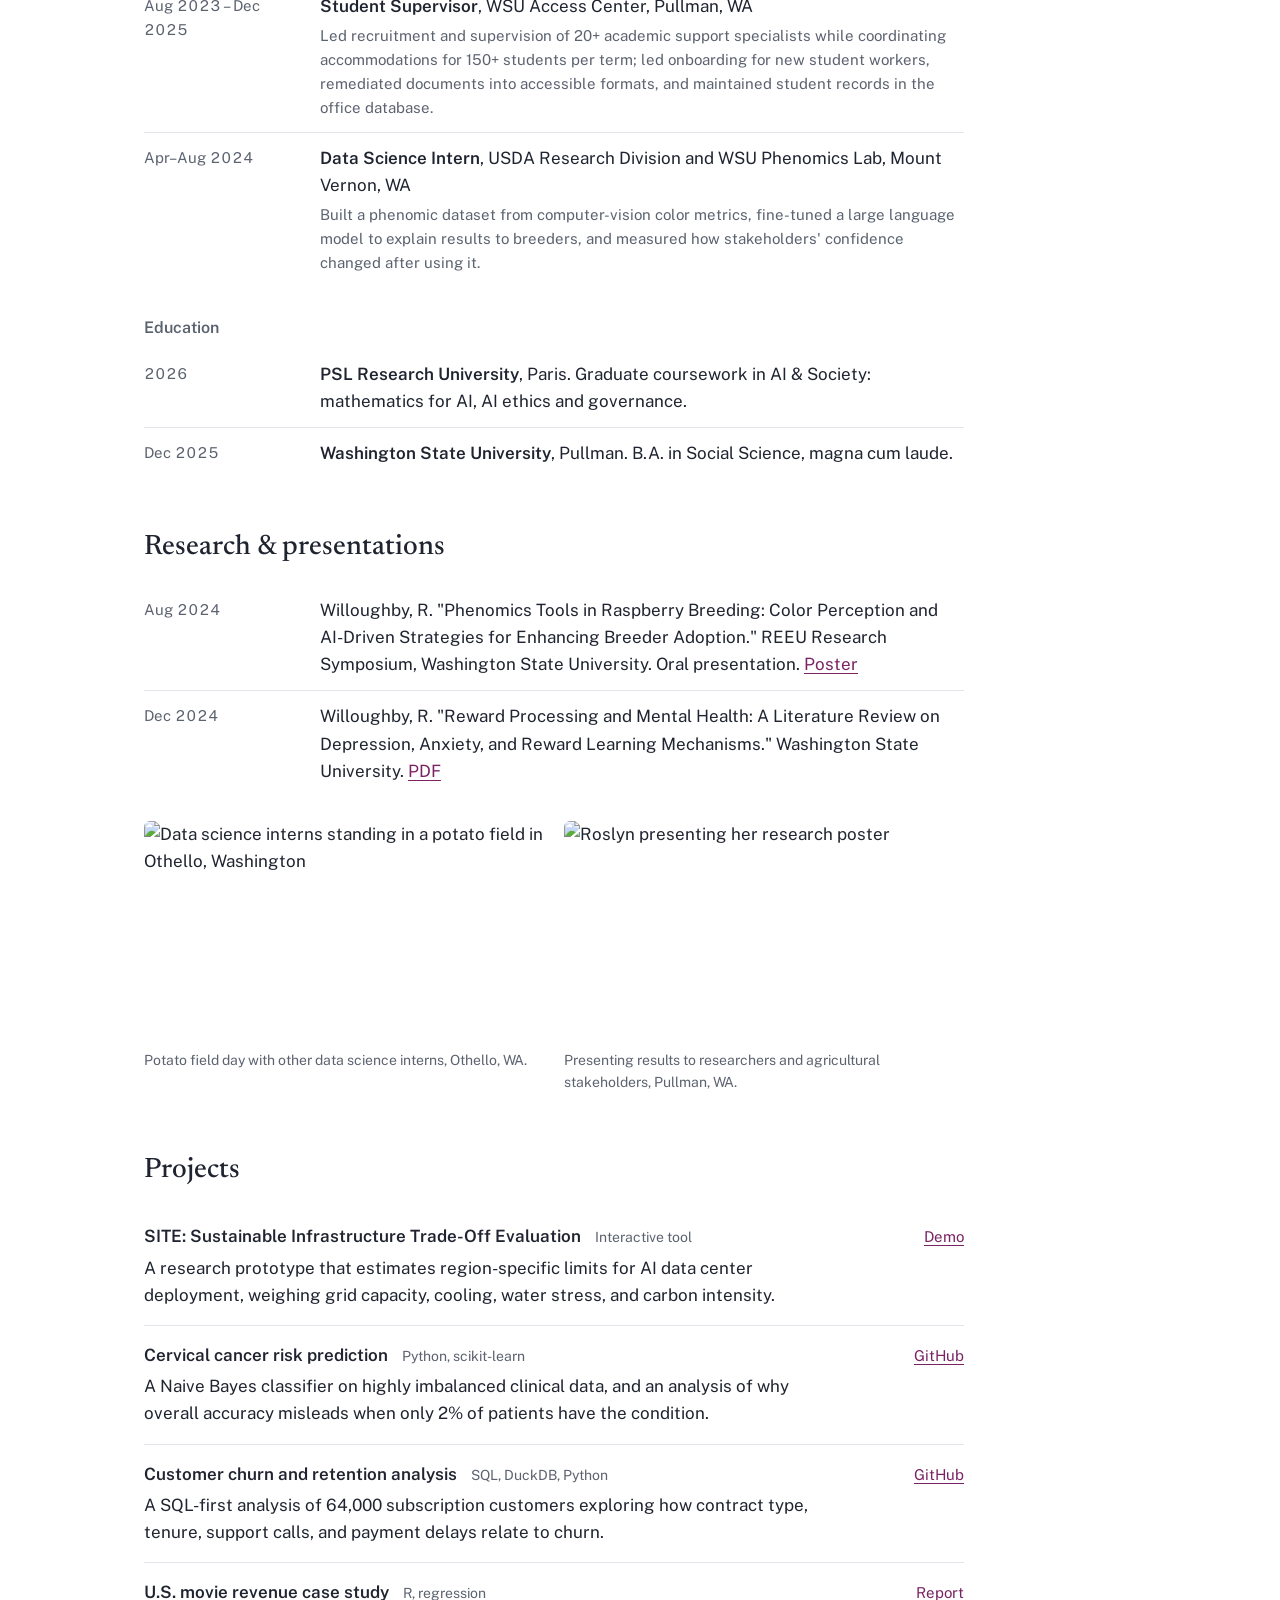
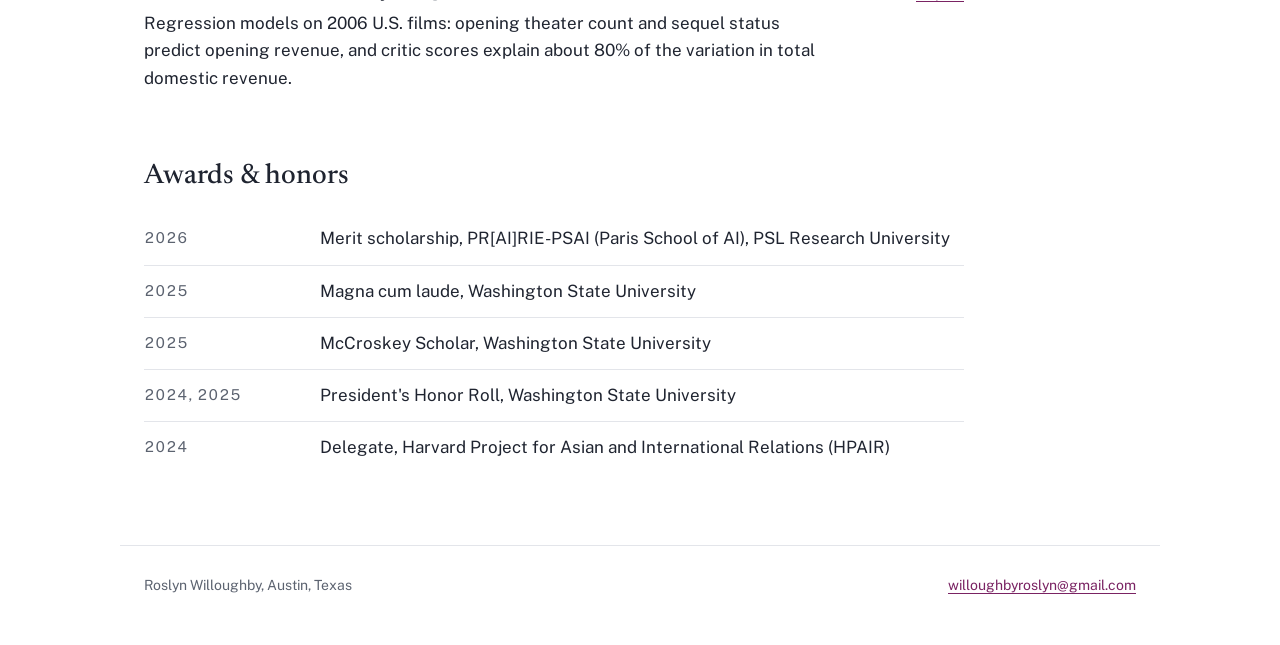
==== commit c76b7ee1: "Remove write-up-in-progress projects Co-Authored-By: Claude Opus 5.5 <noreply@anthropic.com> Claude-" ====
--- a/index.html
+++ b/index.html
@@ -138,10 +138,6 @@
           <p class="proj-desc">A research prototype that estimates region-specific limits for AI data center deployment, weighing grid capacity, cooling, water stress, and carbon intensity.</p>
         </li>
         <li>
-          <div class="proj-head"><p class="proj-title">Phenomics LLM for raspberry breeding</p><span class="proj-tools">LLM, computer vision, USDA</span></div>
-          <p class="proj-desc pending">Write-up in progress.</p>
-        </li>
-        <li>
           <div class="proj-head"><p class="proj-title">Cervical cancer risk prediction</p><span class="proj-tools">Python, scikit-learn</span><a class="proj-link" href="https://github.com/willoughbyroslyn-ui/naive_cancer_prediction" target="_blank" rel="noopener">GitHub</a></div>
           <p class="proj-desc">A Naive Bayes classifier on highly imbalanced clinical data, and an analysis of why overall accuracy misleads when only 2% of patients have the condition.</p>
         </li>
@@ -152,10 +148,6 @@
         <li>
           <div class="proj-head"><p class="proj-title">U.S. movie revenue case study</p><span class="proj-tools">R, regression</span><a class="proj-link" href="https://docs.google.com/spreadsheets/d/1p6kjqujYVHT2W2f9EsvHj1hbLcmu9WtG/edit?gid=725659965#gid=725659965" target="_blank" rel="noopener">Report</a></div>
           <p class="proj-desc">Regression models on 2006 U.S. films: opening theater count and sequel status predict opening revenue, and critic scores explain about 80% of the variation in total domestic revenue.</p>
-        </li>
-        <li>
-          <div class="proj-head"><p class="proj-title">Neural networks from scratch</p><span class="proj-tools">Python</span></div>
-          <p class="proj-desc pending">Write-up in progress.</p>
         </li>
       </ul>
     </section>
--- a/css/site.css
+++ b/css/site.css
@@ -199,3 +199,68 @@
 .keep-human { color: var(--muted); font-size: 15px; margin-top: 14px; }
 .back { display: inline-block; margin-top: 40px; font-size: 15px; }
 .nav-links a[aria-current="page"] { color: var(--ink); }
+
+/* Blog figures, tables, references */
+:root { --fig-muted: #c9ccd3; --fig-mid: #9aa0aa; }
+@media (prefers-color-scheme: dark) { :root:not([data-theme="light"]) { --fig-muted: #3a3f49; --fig-mid: #6b7280; } }
+:root[data-theme="dark"] { --fig-muted: #3a3f49; --fig-mid: #6b7280; }
+.post sup { font-size: 0.7em; line-height: 0; }
+.post sup a { text-decoration: none; }
+.fig { margin: 28px 0 32px; max-width: 680px; }
+.fig figcaption { color: var(--muted); font-size: 14px; margin-top: 10px; line-height: 1.5; }
+.chart { width: 100%; height: auto; display: block; overflow: visible; }
+.chart .grid { stroke: var(--rule); stroke-width: 1; }
+.chart .axis { fill: var(--muted); font-size: 13px; font-family: "Public Sans", system-ui, sans-serif; }
+.chart .label { fill: var(--ink); font-size: 14px; font-weight: 500; font-family: "Public Sans", system-ui, sans-serif; }
+.chart .line { fill: none; stroke: var(--accent); stroke-width: 2; stroke-linejoin: round; }
+.chart .dot { fill: var(--accent); stroke: var(--bg); stroke-width: 2; }
+.chart .dot.hollow { fill: var(--bg); stroke: var(--accent); }
+.chart .seg.small { fill: var(--accent); }
+.chart .seg.mid { fill: var(--fig-muted); }
+.chart .seg.large { fill: var(--fig-mid); }
+.chart .seglabel { font-size: 14px; font-weight: 600; font-family: "Public Sans", system-ui, sans-serif; fill: var(--ink); }
+.chart .seglabel.small { fill: var(--bg); }
+.stats { display: grid; grid-template-columns: repeat(3, 1fr); gap: 16px; }
+.stats figcaption { grid-column: 1 / -1; }
+.stat { border-top: 2px solid var(--accent); padding-top: 10px; }
+.stat-num { display: block; font-family: "Newsreader", Georgia, serif; font-size: 40px; line-height: 1.1; color: var(--ink); }
+.stat-label { display: block; color: var(--muted); font-size: 15px; margin-top: 4px; }
+.table-wrap { overflow-x: auto; margin: 16px 0 24px; }
+.post table { border-collapse: collapse; width: 100%; font-size: 15px; min-width: 520px; }
+.post th, .post td { text-align: left; vertical-align: top; padding: 10px 12px 10px 0; border-top: 1px solid var(--rule); }
+.post thead th { border-top: none; color: var(--muted); font-weight: 600; font-size: 14px; }
+.post table.num td:last-child, .post table.num th:last-child { text-align: right; white-space: nowrap; padding-right: 0; }
+.refs { margin-top: 48px; border-top: 1px solid var(--rule); }
+.refs ol { font-size: 15px; color: var(--muted); }
+.refs li { margin-bottom: 8px; }
+.refs li:target { color: var(--ink); }
+@media (max-width: 560px) {
+  .stats { grid-template-columns: 1fr; }
+  .stat-num { font-size: 34px; }
+}
+.post section.refs { padding: 0; margin-top: 48px; }
+.refs h2 { margin-top: 32px; }
+.post td:first-child { min-width: 112px; }
+.chart-scroll { overflow-x: auto; }
+@media (max-width: 560px) { .chart-scroll .chart { min-width: 540px; } }
+.chart .seg.range { fill: var(--accent); opacity: 0.35; }
+.chart .ref { stroke: var(--muted); stroke-width: 1.5; stroke-dasharray: 5 4; }
+.series { color: var(--muted); font-size: 15px; margin: 0 0 6px; }
+.chart .line.dashed { stroke-dasharray: 6 4; }
+.chart .line.muted { stroke: var(--fig-mid); }
+.chart .dot.muted { fill: var(--fig-mid); }
+.chart .label.muted { fill: var(--muted); }
+.chart .quad.q1 { fill: var(--accent-tint); }
+.chart .quad.q2, .chart .quad.q3 { fill: var(--fig-muted); }
+.chart .quad.q4 { fill: var(--accent); }
+.chart .qtitle { font-size: 15px; font-weight: 600; fill: var(--ink); font-family: "Public Sans", system-ui, sans-serif; }
+.chart .qtext { font-size: 14px; fill: var(--muted); font-family: "Public Sans", system-ui, sans-serif; }
+.chart .qtitle.q4, .chart .qtext.q4 { fill: var(--bg); }
+.cases { list-style: none; margin: 0; padding: 0; display: grid; gap: 0; }
+.cases li { display: grid; grid-template-columns: 110px 1fr; gap: 16px; padding: 14px 0; border-top: 1px solid var(--rule); }
+.cases li:first-child { border-top: none; }
+.cases .when { font-size: 15px; }
+.cases p { margin: 0; }
+@media (max-width: 560px) { .cases li { grid-template-columns: 1fr; gap: 2px; } }
+.post .rule { border-left: 3px solid var(--accent); padding: 4px 0 4px 16px; }
+.post .next { color: var(--muted); font-size: 15px; margin-top: 32px; }
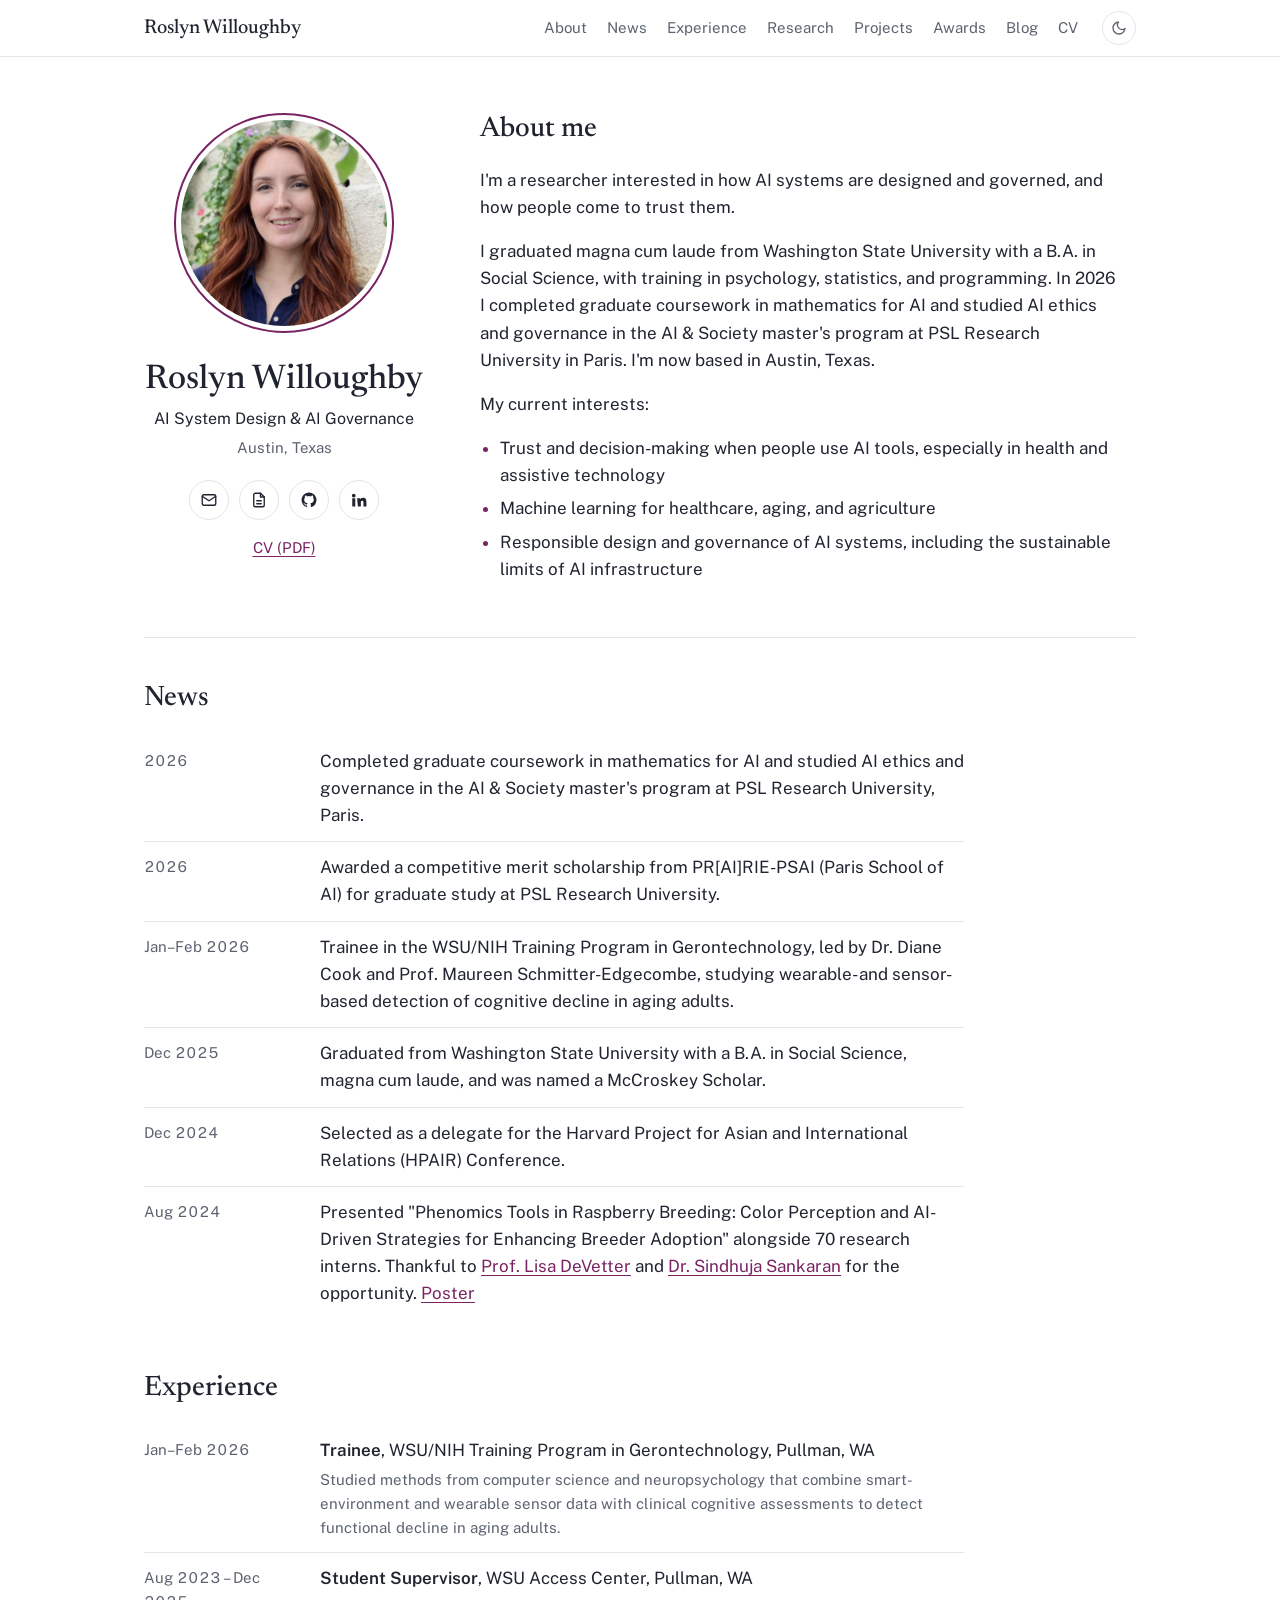
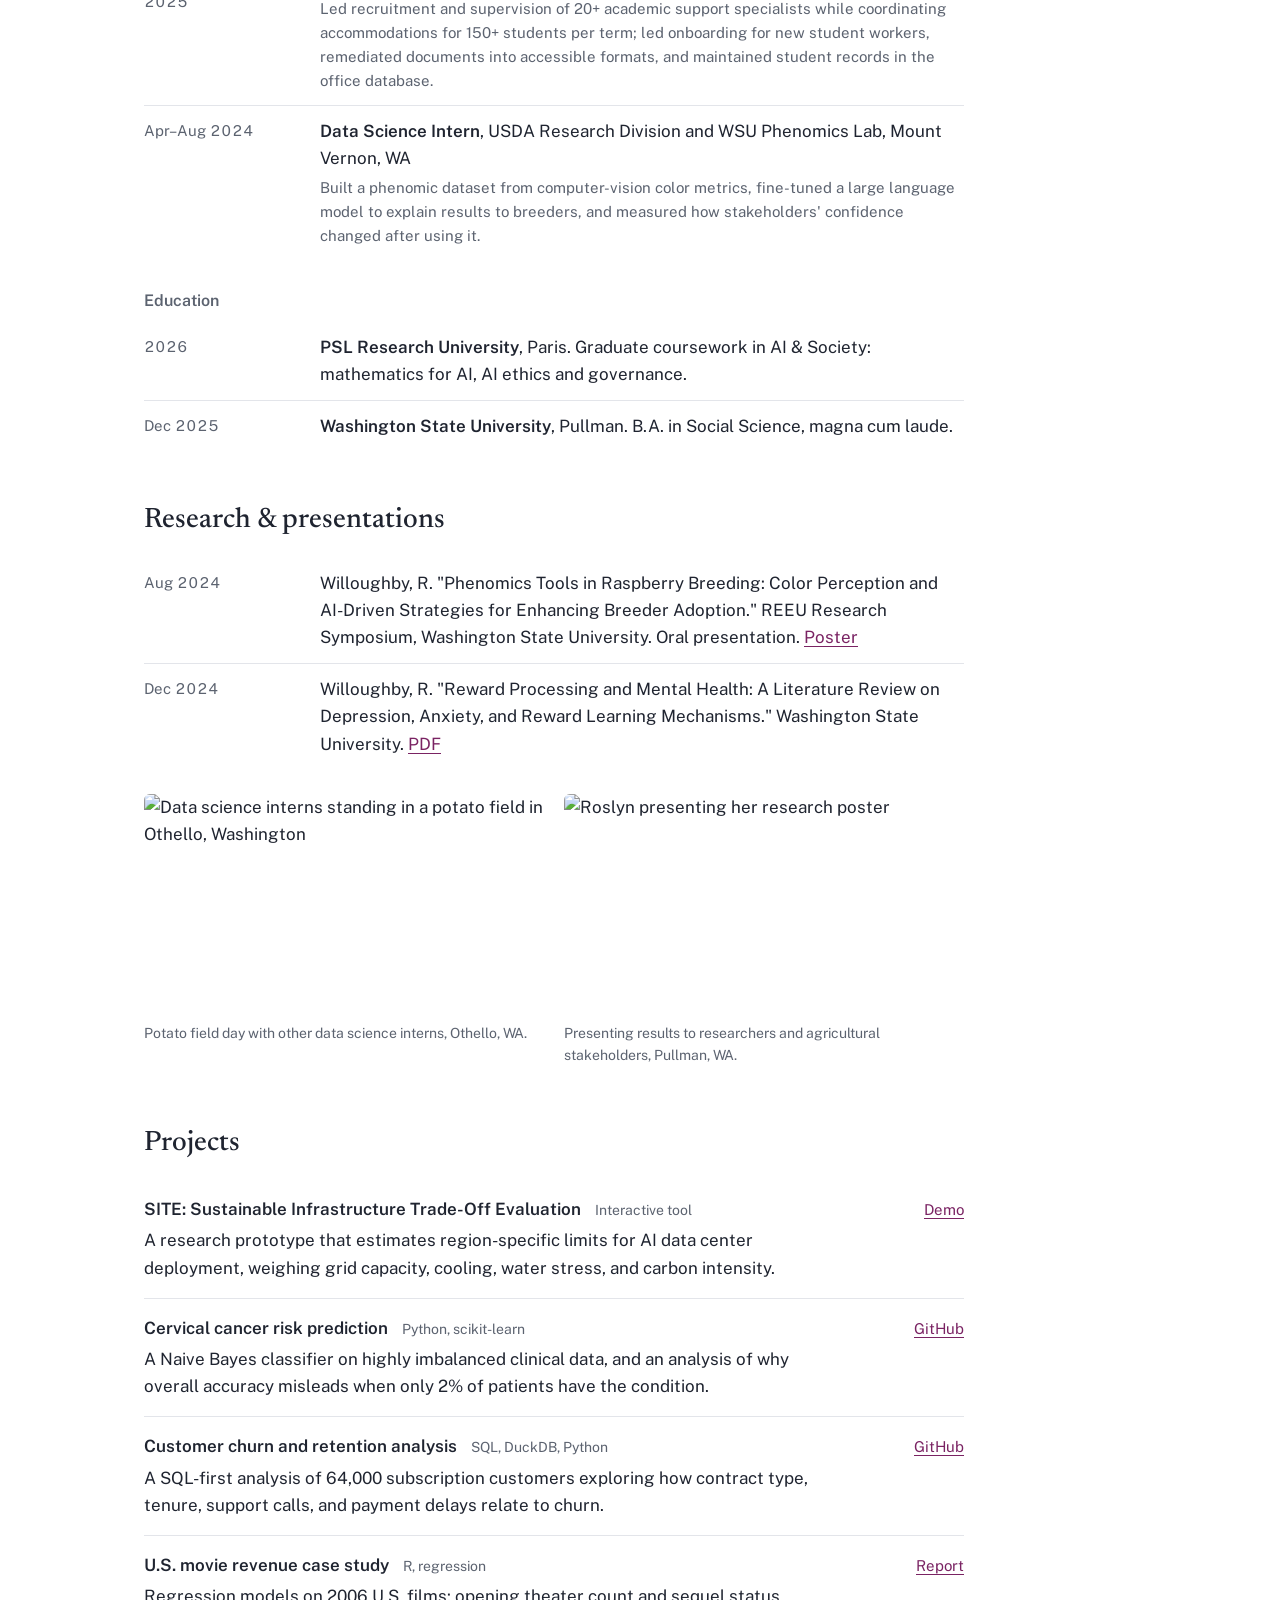
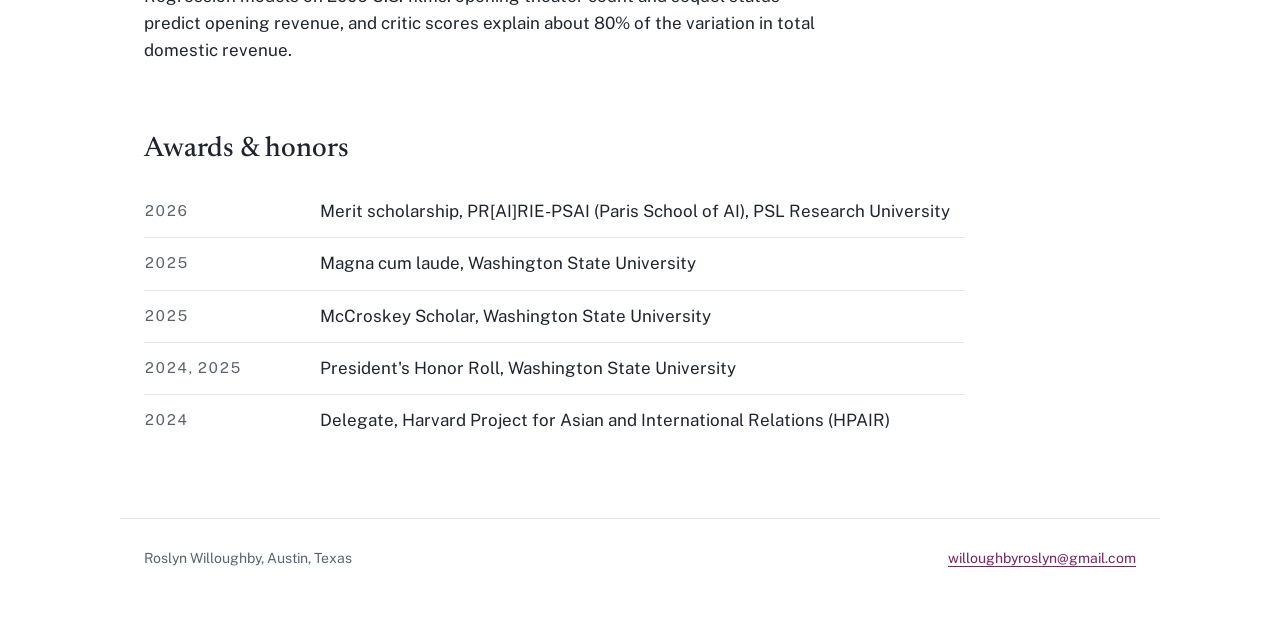
==== commit 6ceb5063: "Draft: remove sentence from About me bio Co-Authored-By: Claude Opus 5.5 <noreply@anthropic.com> Cla" ====
--- a/index.html
+++ b/index.html
@@ -68,7 +68,7 @@
 
       <div class="about">
         <h2>About me</h2>
-        <p>I'm a researcher interested in how AI systems are designed and governed, and how people come to trust them. My work brings together psychology, data science, and AI ethics, with a focus on health and assistive technology.</p>
+        <p>I'm a researcher interested in how AI systems are designed and governed, and how people come to trust them.</p>
         <p>I graduated magna cum laude from Washington State University with a B.A. in Social Science, with training in psychology, statistics, and programming. In 2026 I completed graduate coursework in mathematics for AI and studied AI ethics and governance in the AI &amp; Society master's program at PSL Research University in Paris. I'm now based in Austin, Texas.</p>
         <p>My current interests:</p>
         <ul class="interests">
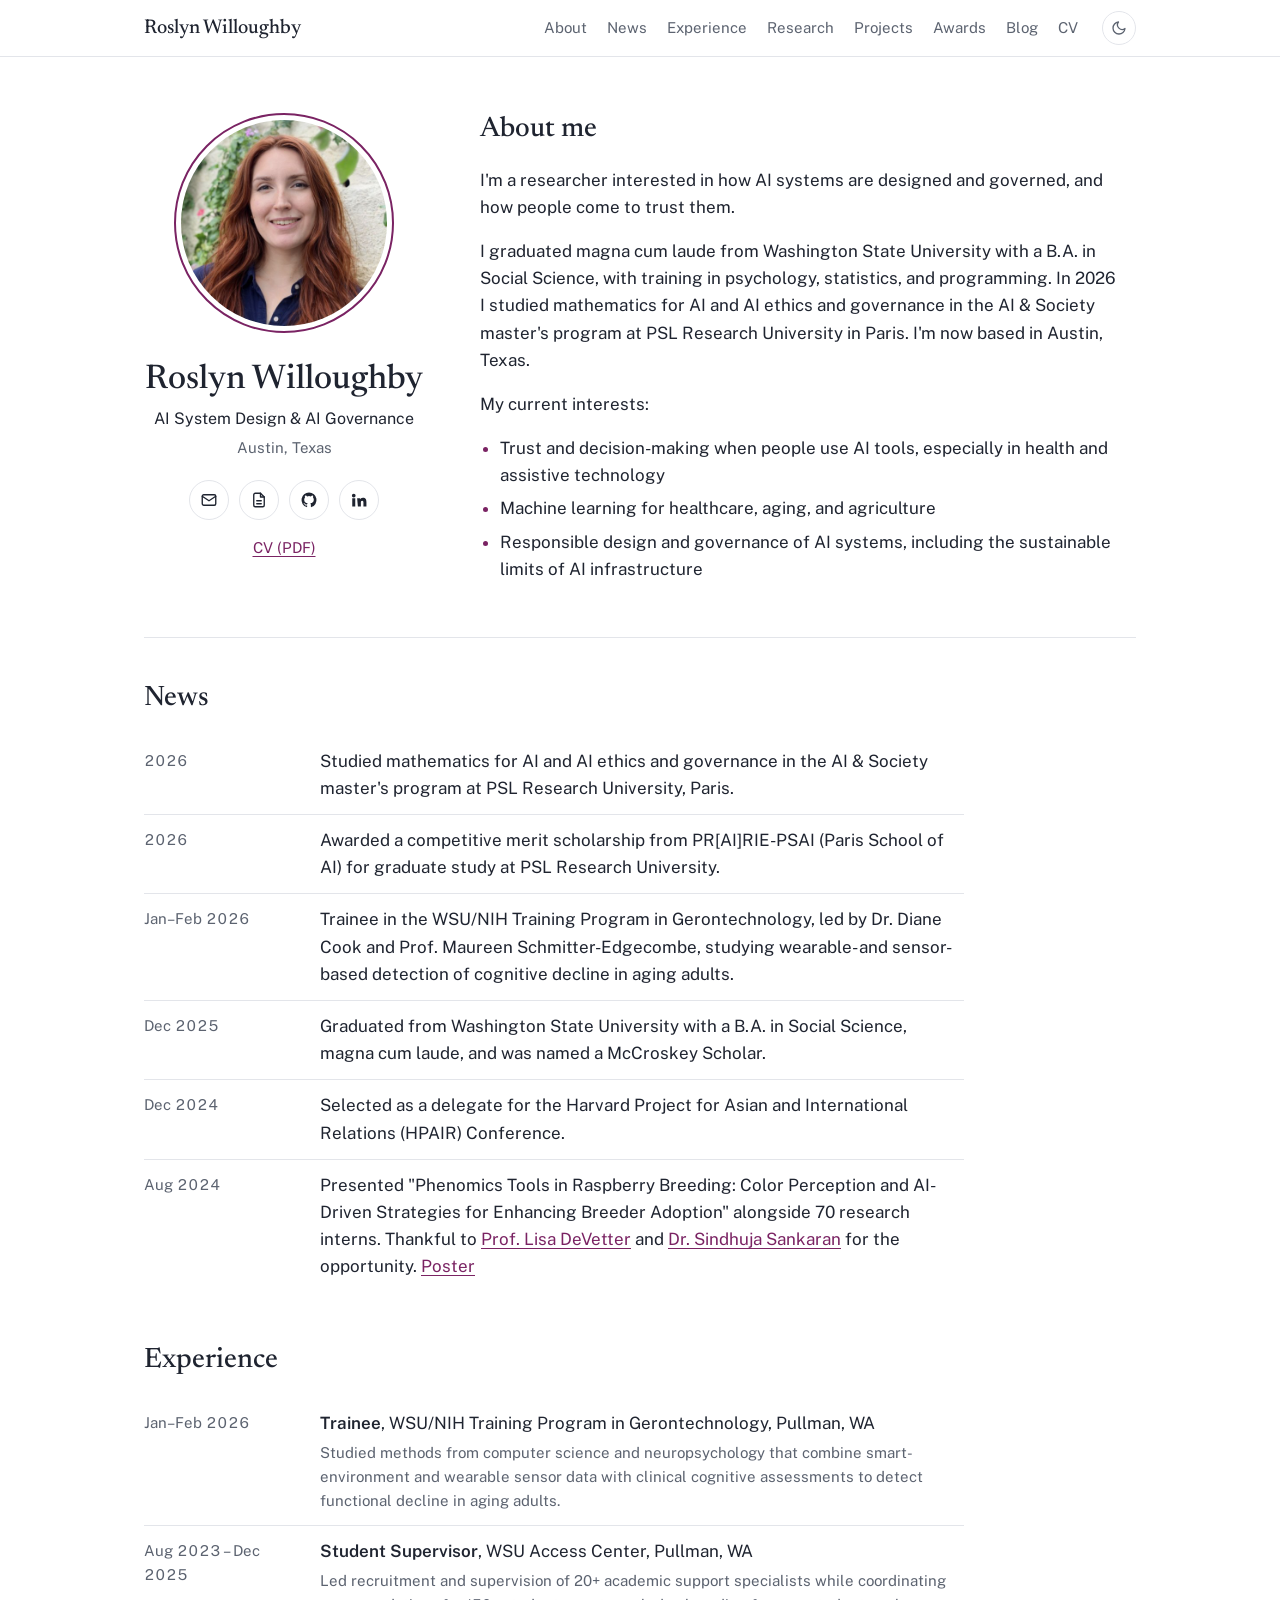
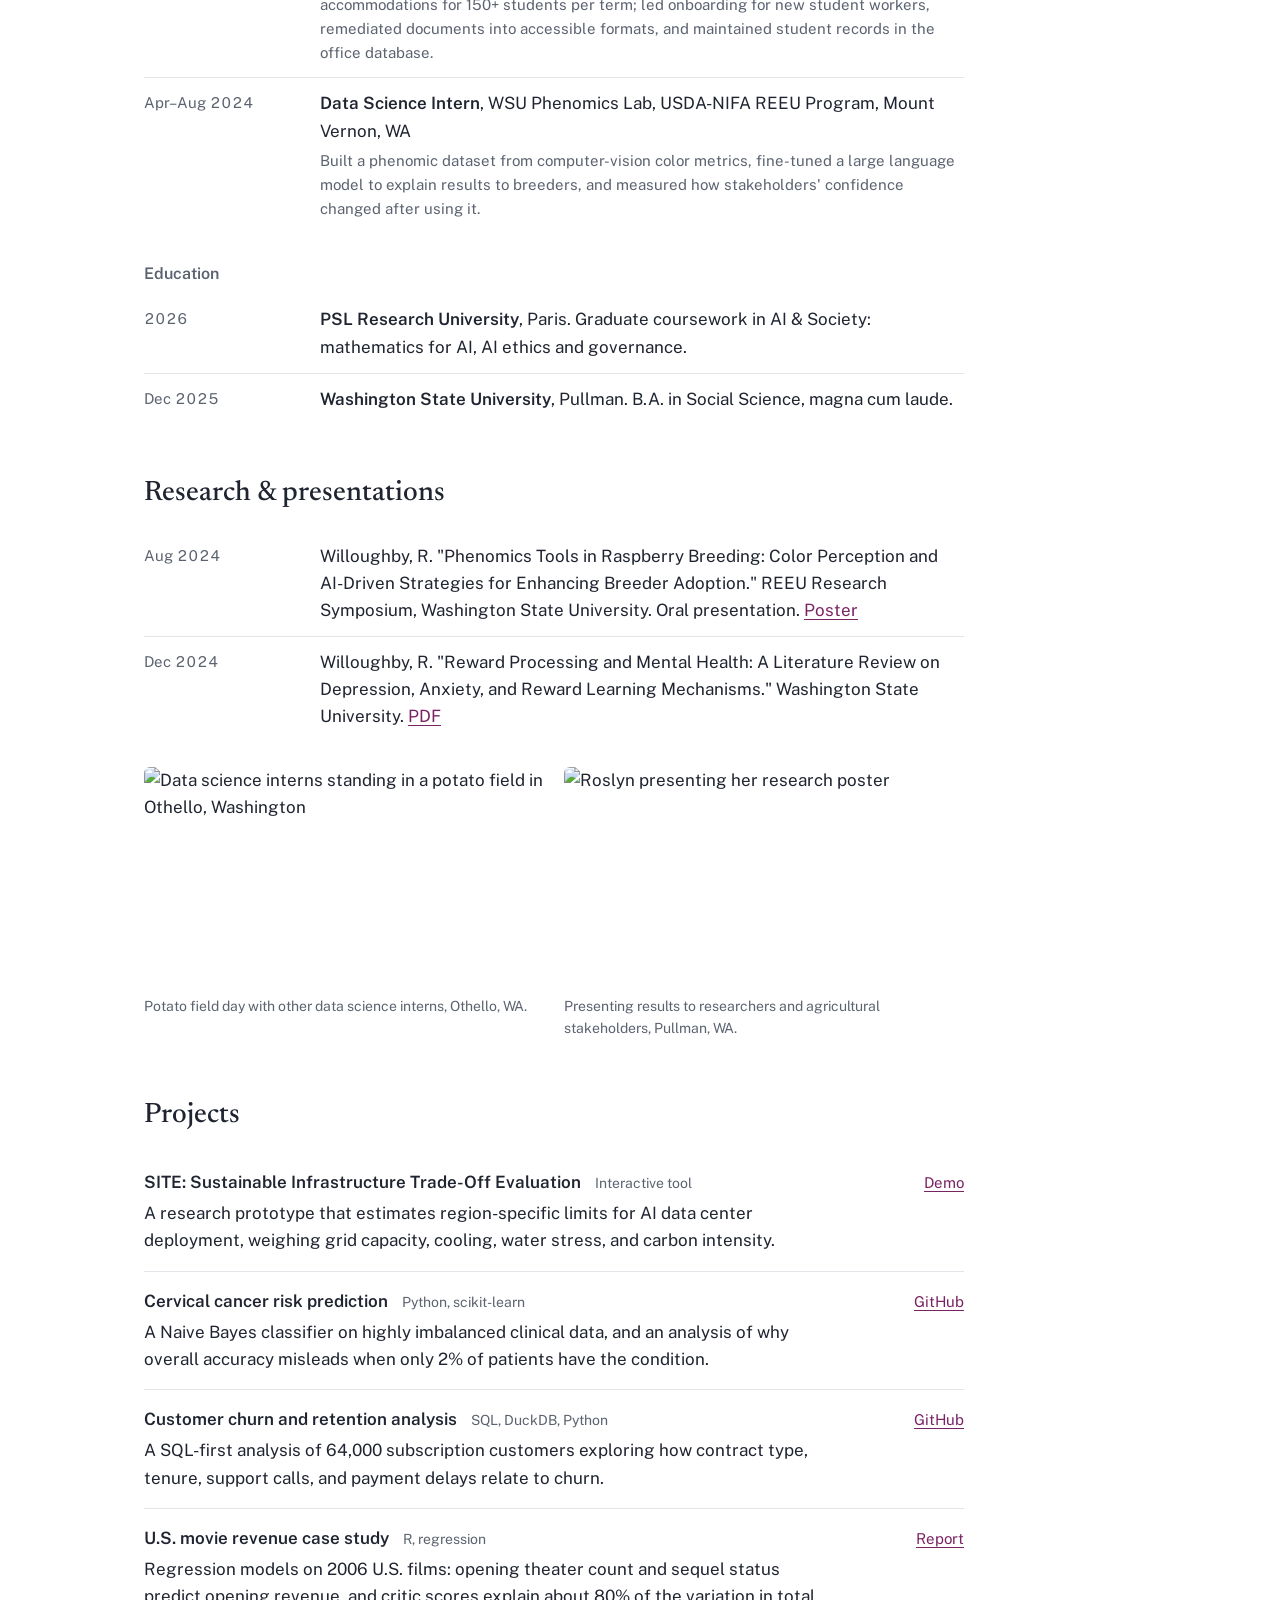
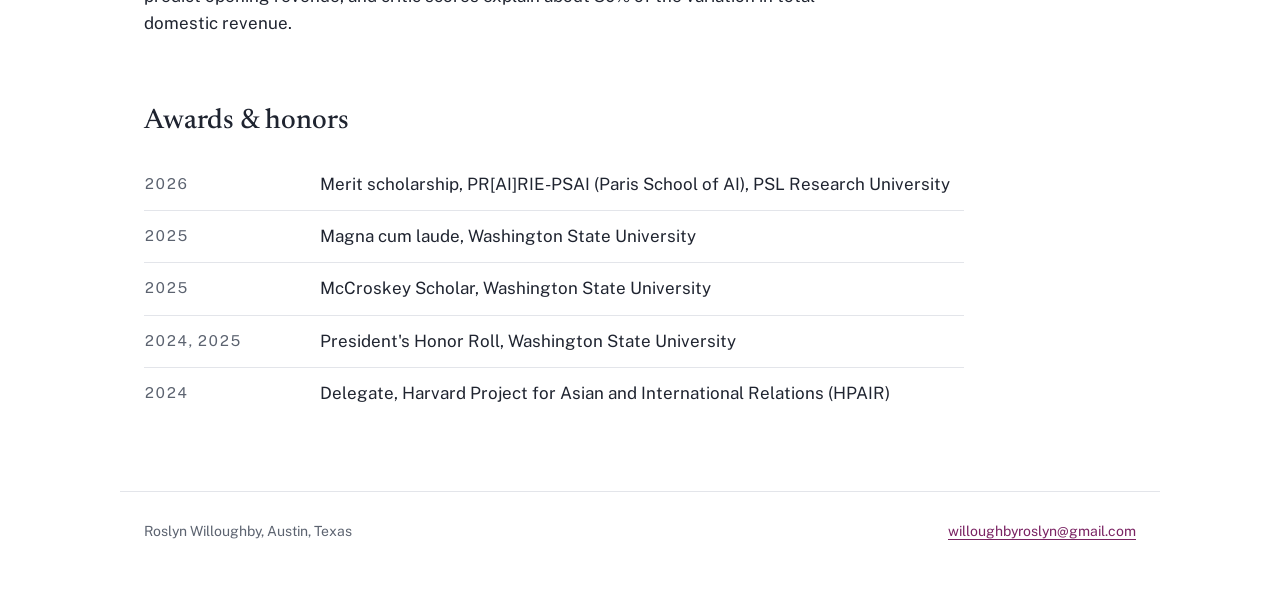
==== commit 605630f4: "Align PSL and phenomics wording with CV Co-Authored-By: Claude Opus 5.5 <noreply@anthropic.com> Clau" ====
--- a/index.html
+++ b/index.html
@@ -69,7 +69,7 @@
       <div class="about">
         <h2>About me</h2>
         <p>I'm a researcher interested in how AI systems are designed and governed, and how people come to trust them.</p>
-        <p>I graduated magna cum laude from Washington State University with a B.A. in Social Science, with training in psychology, statistics, and programming. In 2026 I completed graduate coursework in mathematics for AI and studied AI ethics and governance in the AI &amp; Society master's program at PSL Research University in Paris. I'm now based in Austin, Texas.</p>
+        <p>I graduated magna cum laude from Washington State University with a B.A. in Social Science, with training in psychology, statistics, and programming. In 2026 I studied mathematics for AI and AI ethics and governance in the AI &amp; Society master's program at PSL Research University in Paris. I'm now based in Austin, Texas.</p>
         <p>My current interests:</p>
         <ul class="interests">
           <li>Trust and decision-making when people use AI tools, especially in health and assistive technology</li>
@@ -82,7 +82,7 @@
     <section id="news" aria-labelledby="news-h">
       <h2 id="news-h">News</h2>
       <ul class="dated">
-        <li><span class="when">2026</span><p class="what">Completed graduate coursework in mathematics for AI and studied AI ethics and governance in the AI &amp; Society master's program at PSL Research University, Paris.</p></li>
+        <li><span class="when">2026</span><p class="what">Studied mathematics for AI and AI ethics and governance in the AI &amp; Society master's program at PSL Research University, Paris.</p></li>
         <li><span class="when">2026</span><p class="what">Awarded a competitive merit scholarship from PR[AI]RIE-PSAI (Paris School of AI) for graduate study at PSL Research University.</p></li>
         <li><span class="when">Jan–Feb 2026</span><p class="what">Trainee in the WSU/NIH Training Program in Gerontechnology, led by Dr. Diane Cook and Prof. Maureen Schmitter-Edgecombe, studying wearable- and sensor-based detection of cognitive decline in aging adults.</p></li>
         <li><span class="when">Dec 2025</span><p class="what">Graduated from Washington State University with a B.A. in Social Science, magna cum laude, and was named a McCroskey Scholar.</p></li>
@@ -101,7 +101,7 @@
           <div><p class="what"><strong>Student Supervisor</strong>, WSU Access Center, Pullman, WA</p>
           <p class="detail">Led recruitment and supervision of 20+ academic support specialists while coordinating accommodations for 150+ students per term; led onboarding for new student workers, remediated documents into accessible formats, and maintained student records in the office database.</p></div></li>
         <li><span class="when">Apr–Aug 2024</span>
-          <div><p class="what"><strong>Data Science Intern</strong>, USDA Research Division and WSU Phenomics Lab, Mount Vernon, WA</p>
+          <div><p class="what"><strong>Data Science Intern</strong>, WSU Phenomics Lab, USDA-NIFA REEU Program, Mount Vernon, WA</p>
           <p class="detail">Built a phenomic dataset from computer-vision color metrics, fine-tuned a large language model to explain results to breeders, and measured how stakeholders' confidence changed after using it.</p></div></li>
       </ul>
 
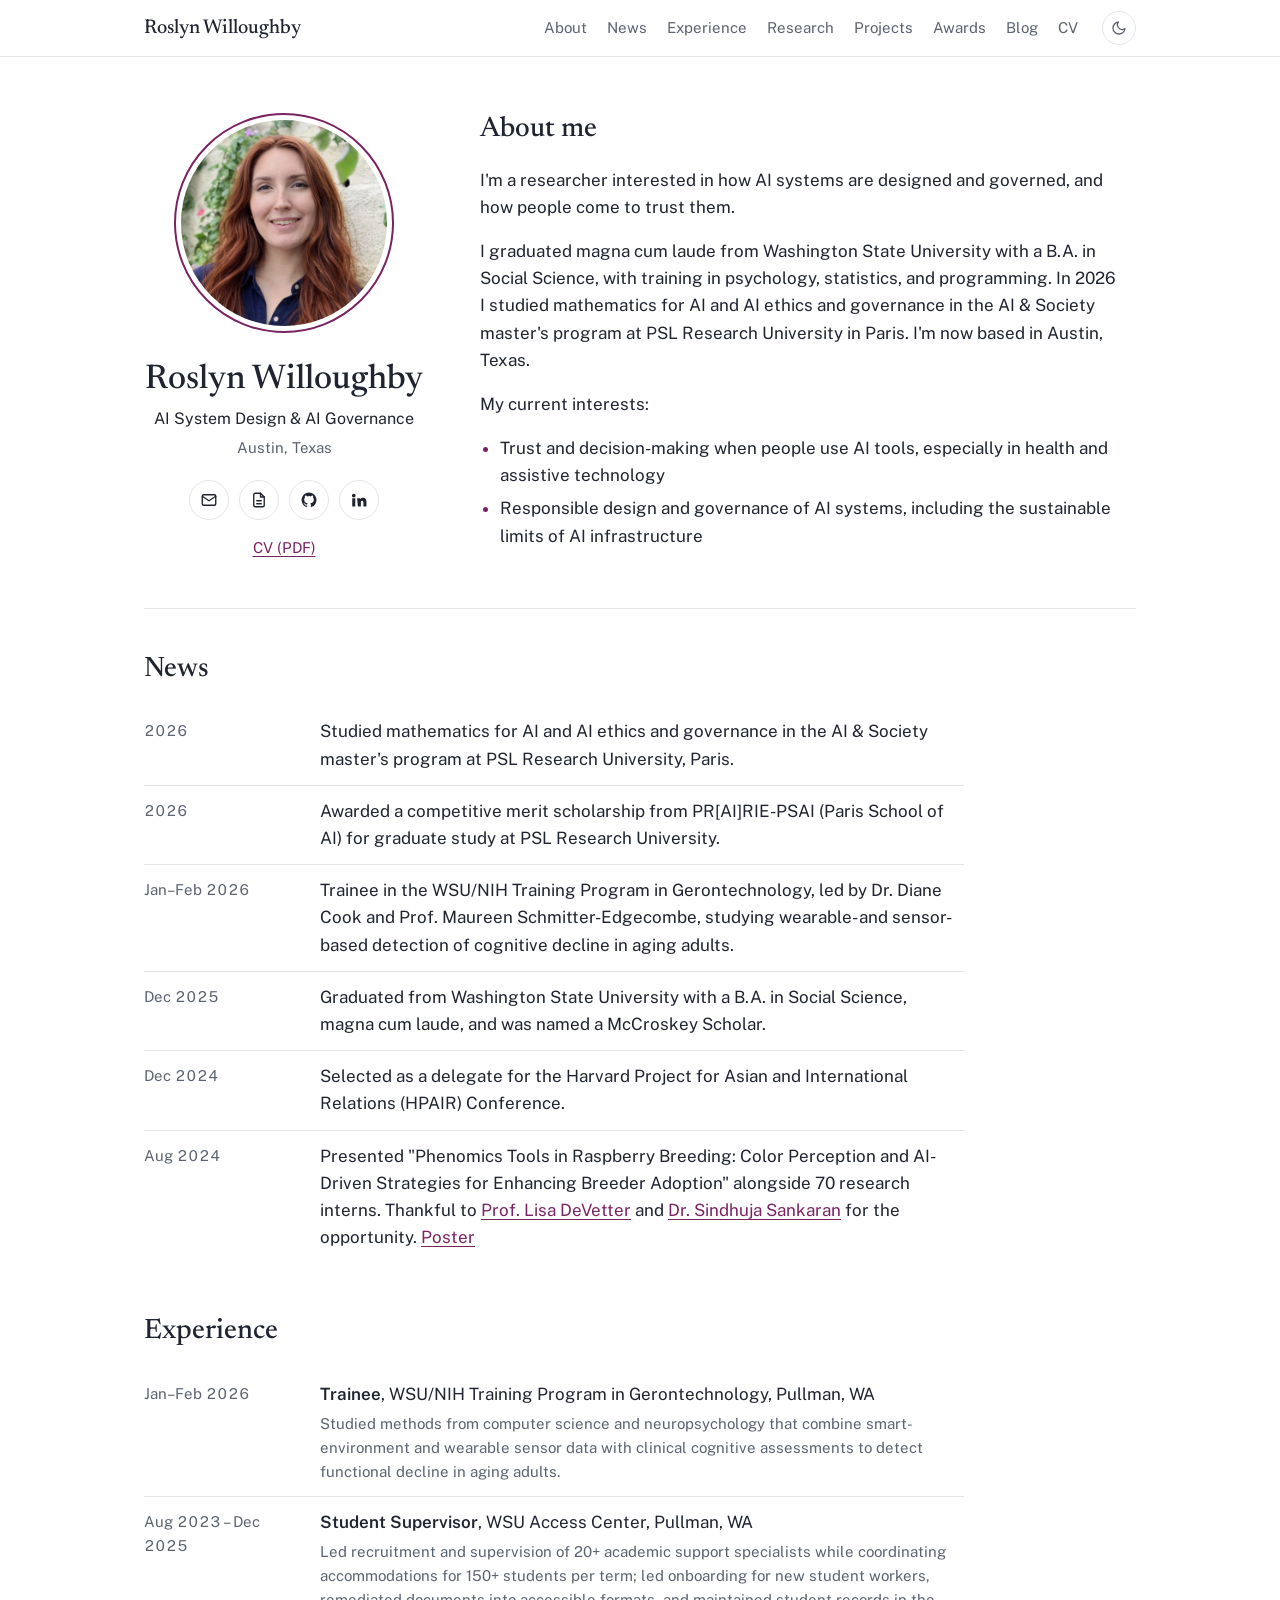
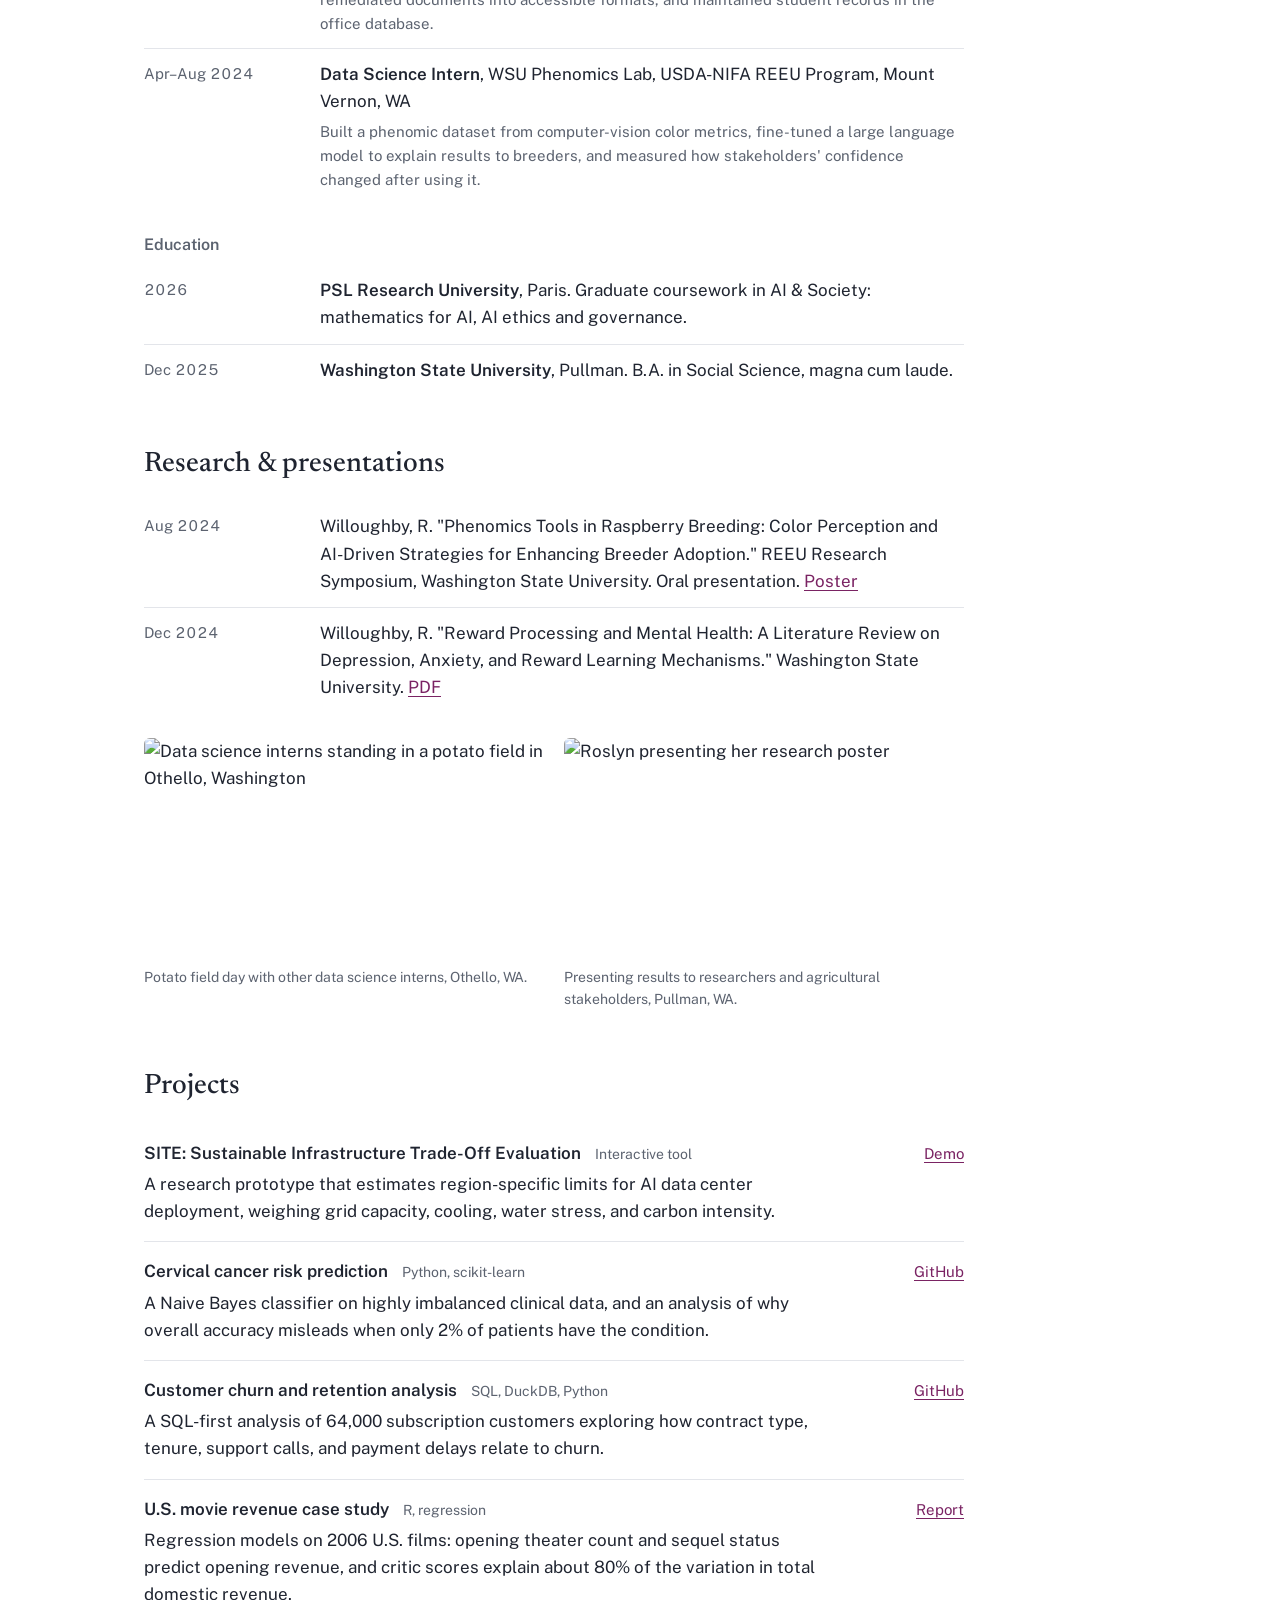
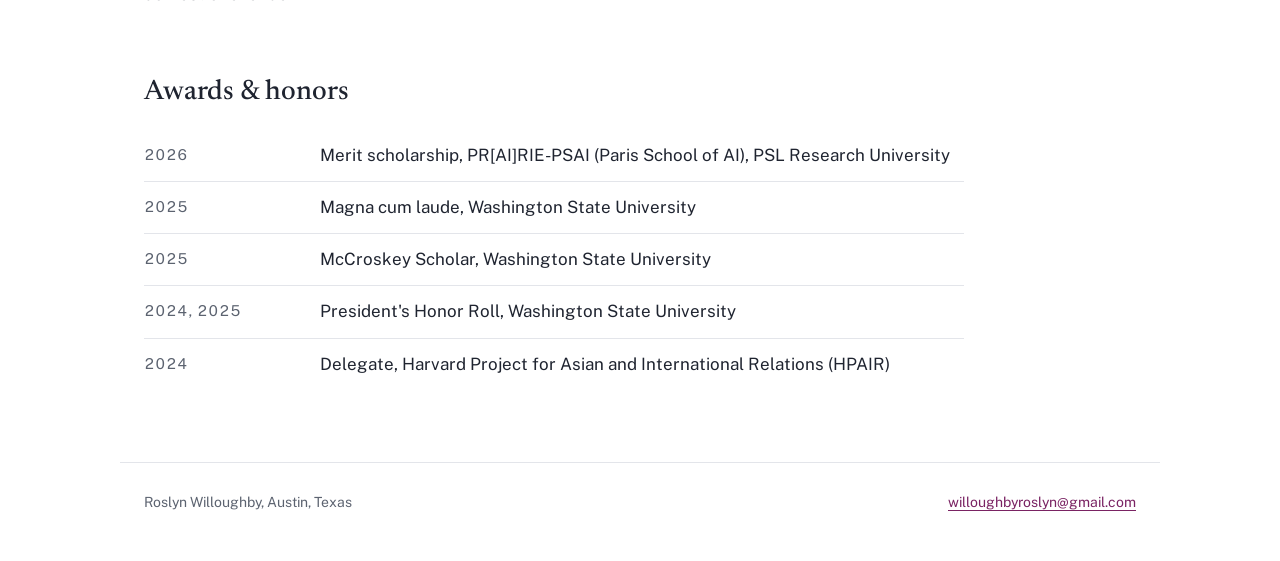
==== commit 19b01a4d: "Remove machine learning line from current interests Co-Authored-By: Claude Opus 5.5 <noreply@anthrop" ====
--- a/index.html
+++ b/index.html
@@ -73,7 +73,6 @@
         <p>My current interests:</p>
         <ul class="interests">
           <li>Trust and decision-making when people use AI tools, especially in health and assistive technology</li>
-          <li>Machine learning for healthcare, aging, and agriculture</li>
           <li>Responsible design and governance of AI systems, including the sustainable limits of AI infrastructure</li>
         </ul>
       </div>
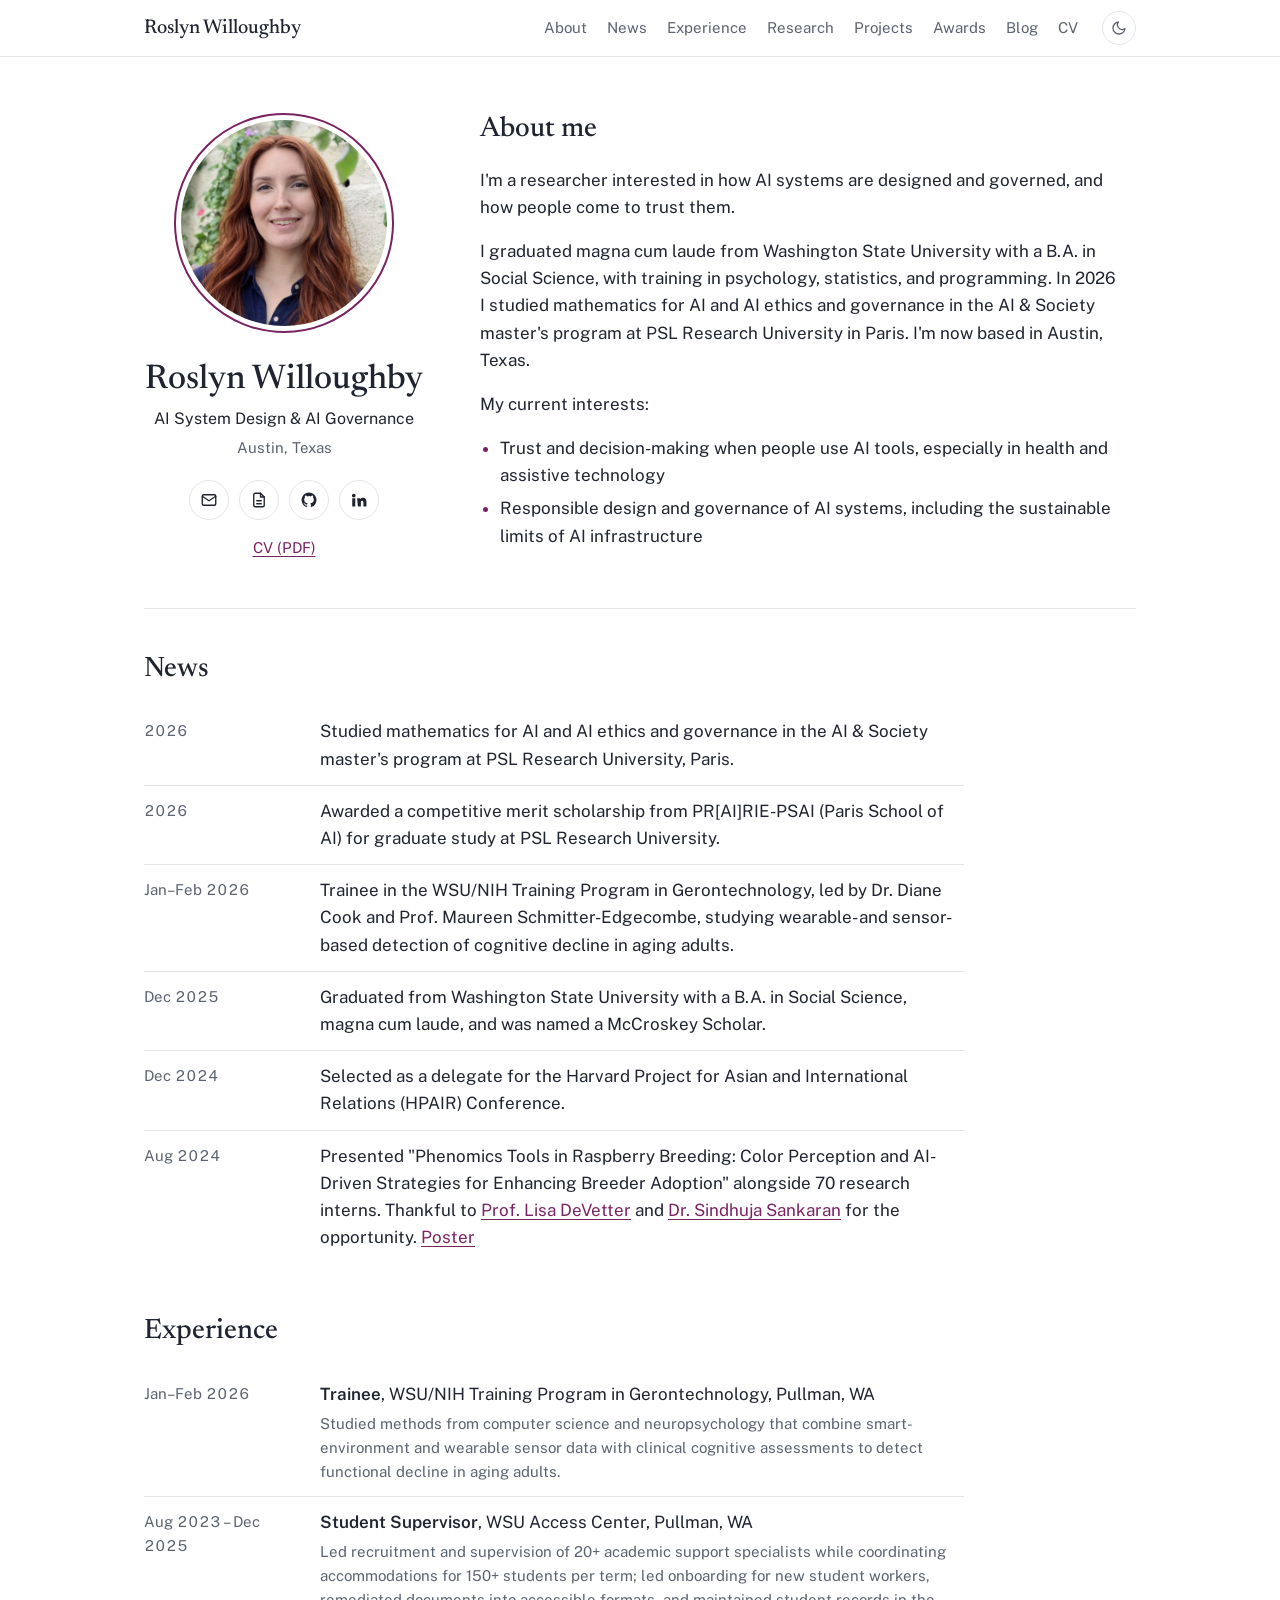
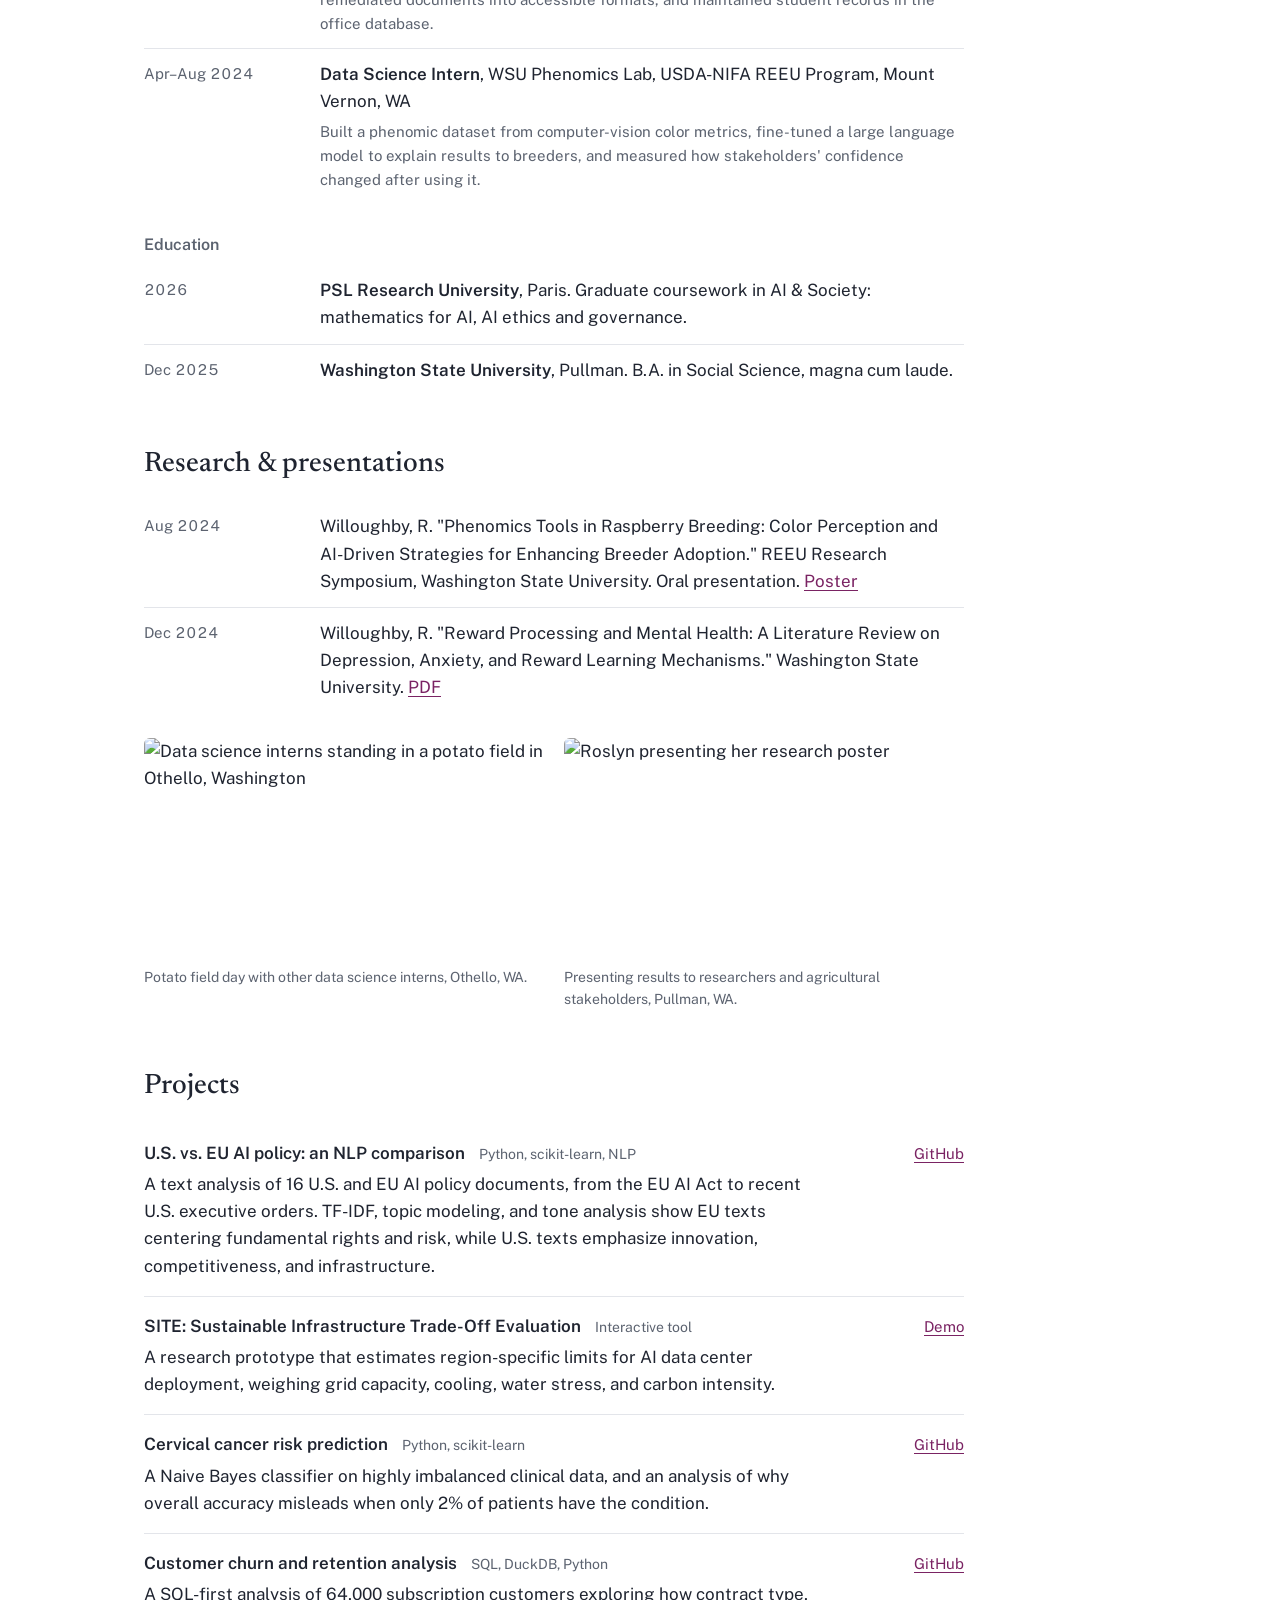
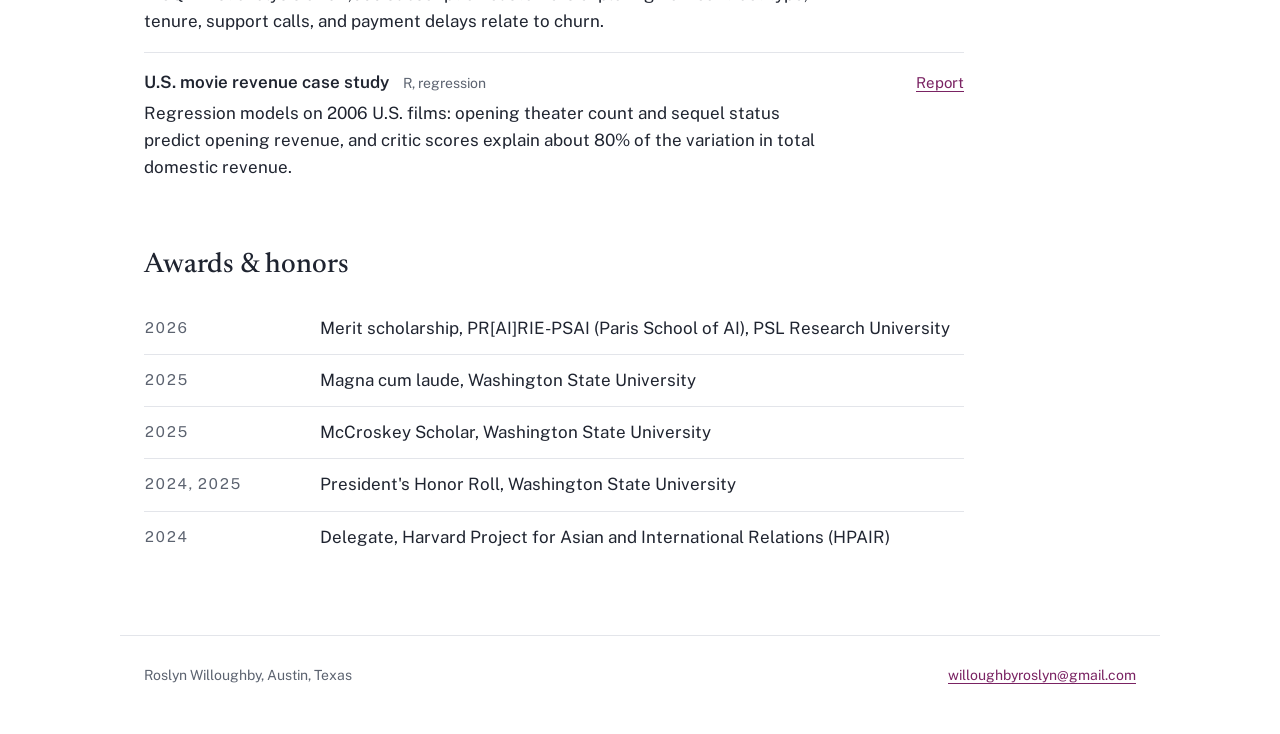
==== commit df85b13d: "Add U.S. vs. EU AI policy NLP project to Projects Co-Authored-By: Claude Opus 5.5 <noreply@anthropic" ====
--- a/index.html
+++ b/index.html
@@ -133,6 +133,10 @@
       <h2 id="proj-h">Projects</h2>
       <ul class="projects">
         <li>
+          <div class="proj-head"><p class="proj-title">U.S. vs. EU AI policy: an NLP comparison</p><span class="proj-tools">Python, scikit-learn, NLP</span><a class="proj-link" href="https://github.com/willoughbyroslyn-ui/NLP_POLICY_COMPARISION" target="_blank" rel="noopener">GitHub</a></div>
+          <p class="proj-desc">A text analysis of 16 U.S. and EU AI policy documents, from the EU AI Act to recent U.S. executive orders. TF-IDF, topic modeling, and tone analysis show EU texts centering fundamental rights and risk, while U.S. texts emphasize innovation, competitiveness, and infrastructure.</p>
+        </li>
+        <li>
           <div class="proj-head"><p class="proj-title">SITE: Sustainable Infrastructure Trade-Off Evaluation</p><span class="proj-tools">Interactive tool</span><a class="proj-link" href="SITE_demo.html" target="_blank" rel="noopener">Demo</a></div>
           <p class="proj-desc">A research prototype that estimates region-specific limits for AI data center deployment, weighing grid capacity, cooling, water stress, and carbon intensity.</p>
         </li>
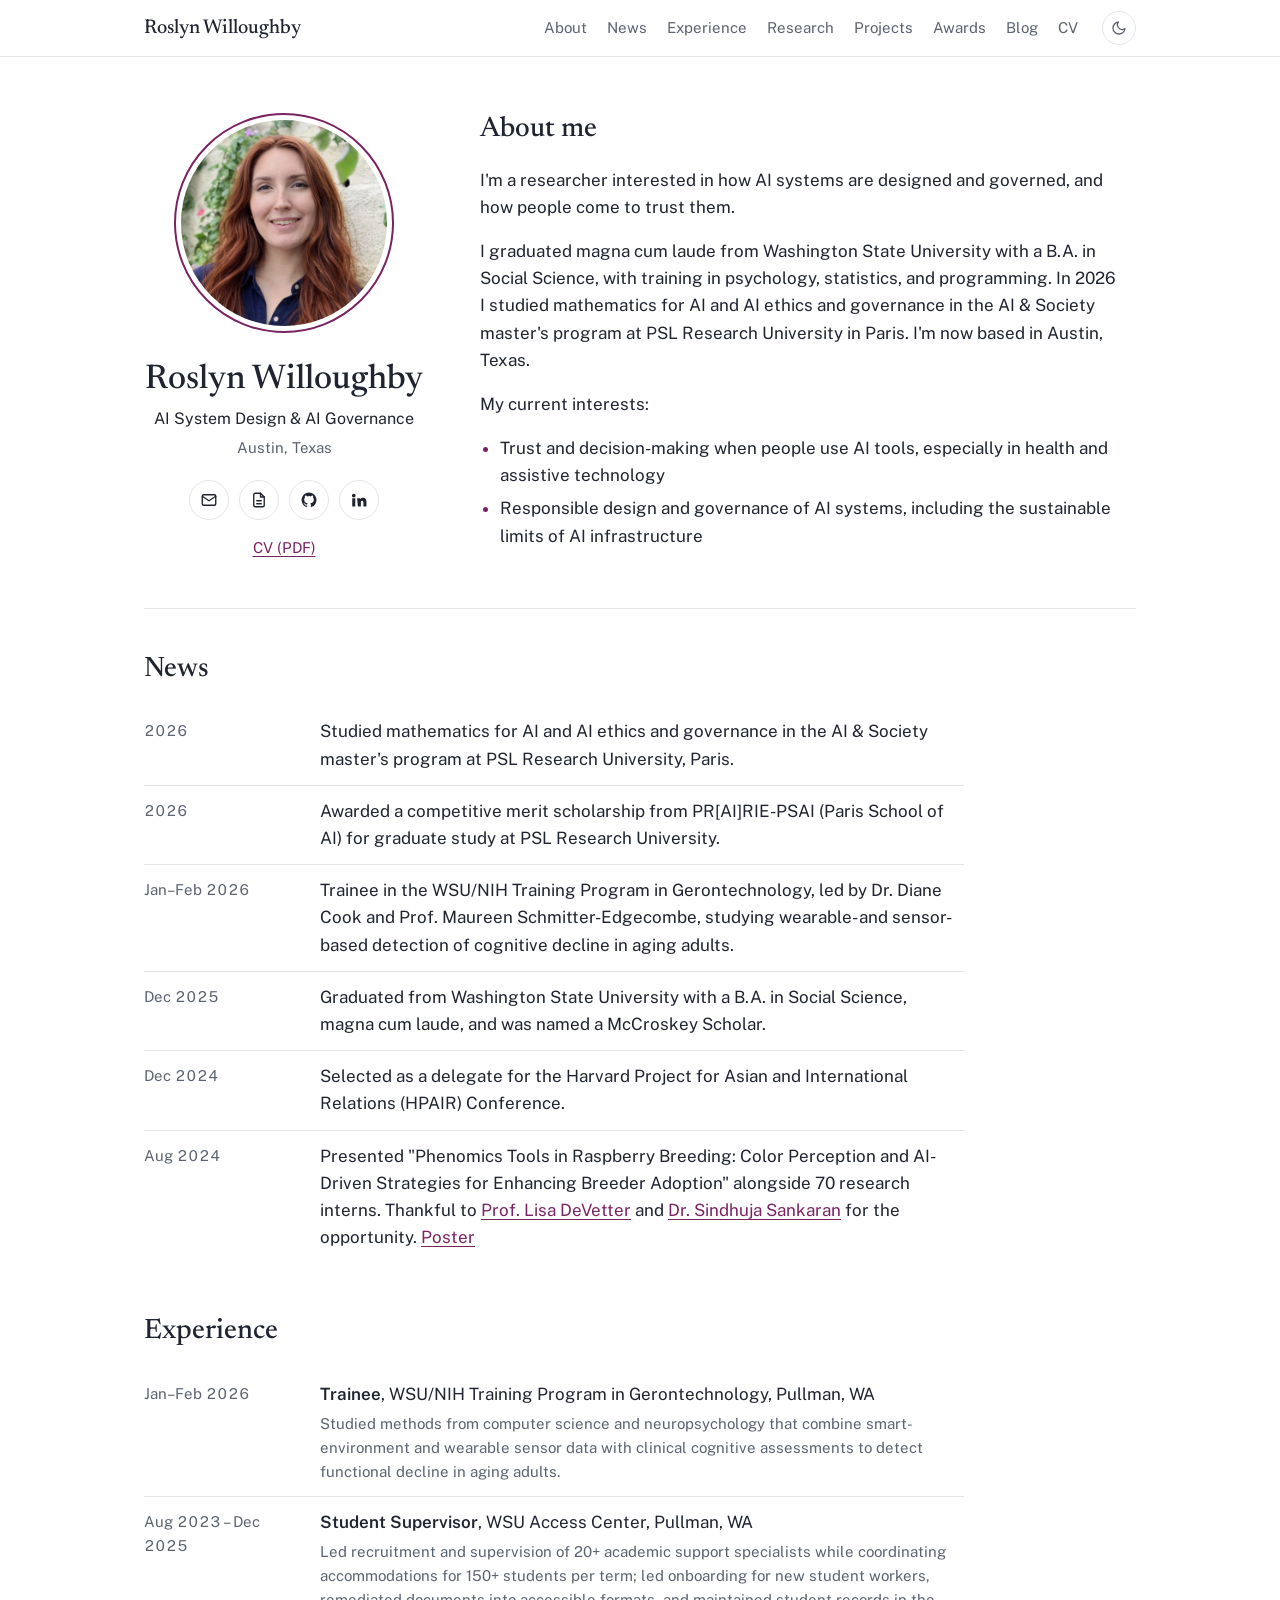
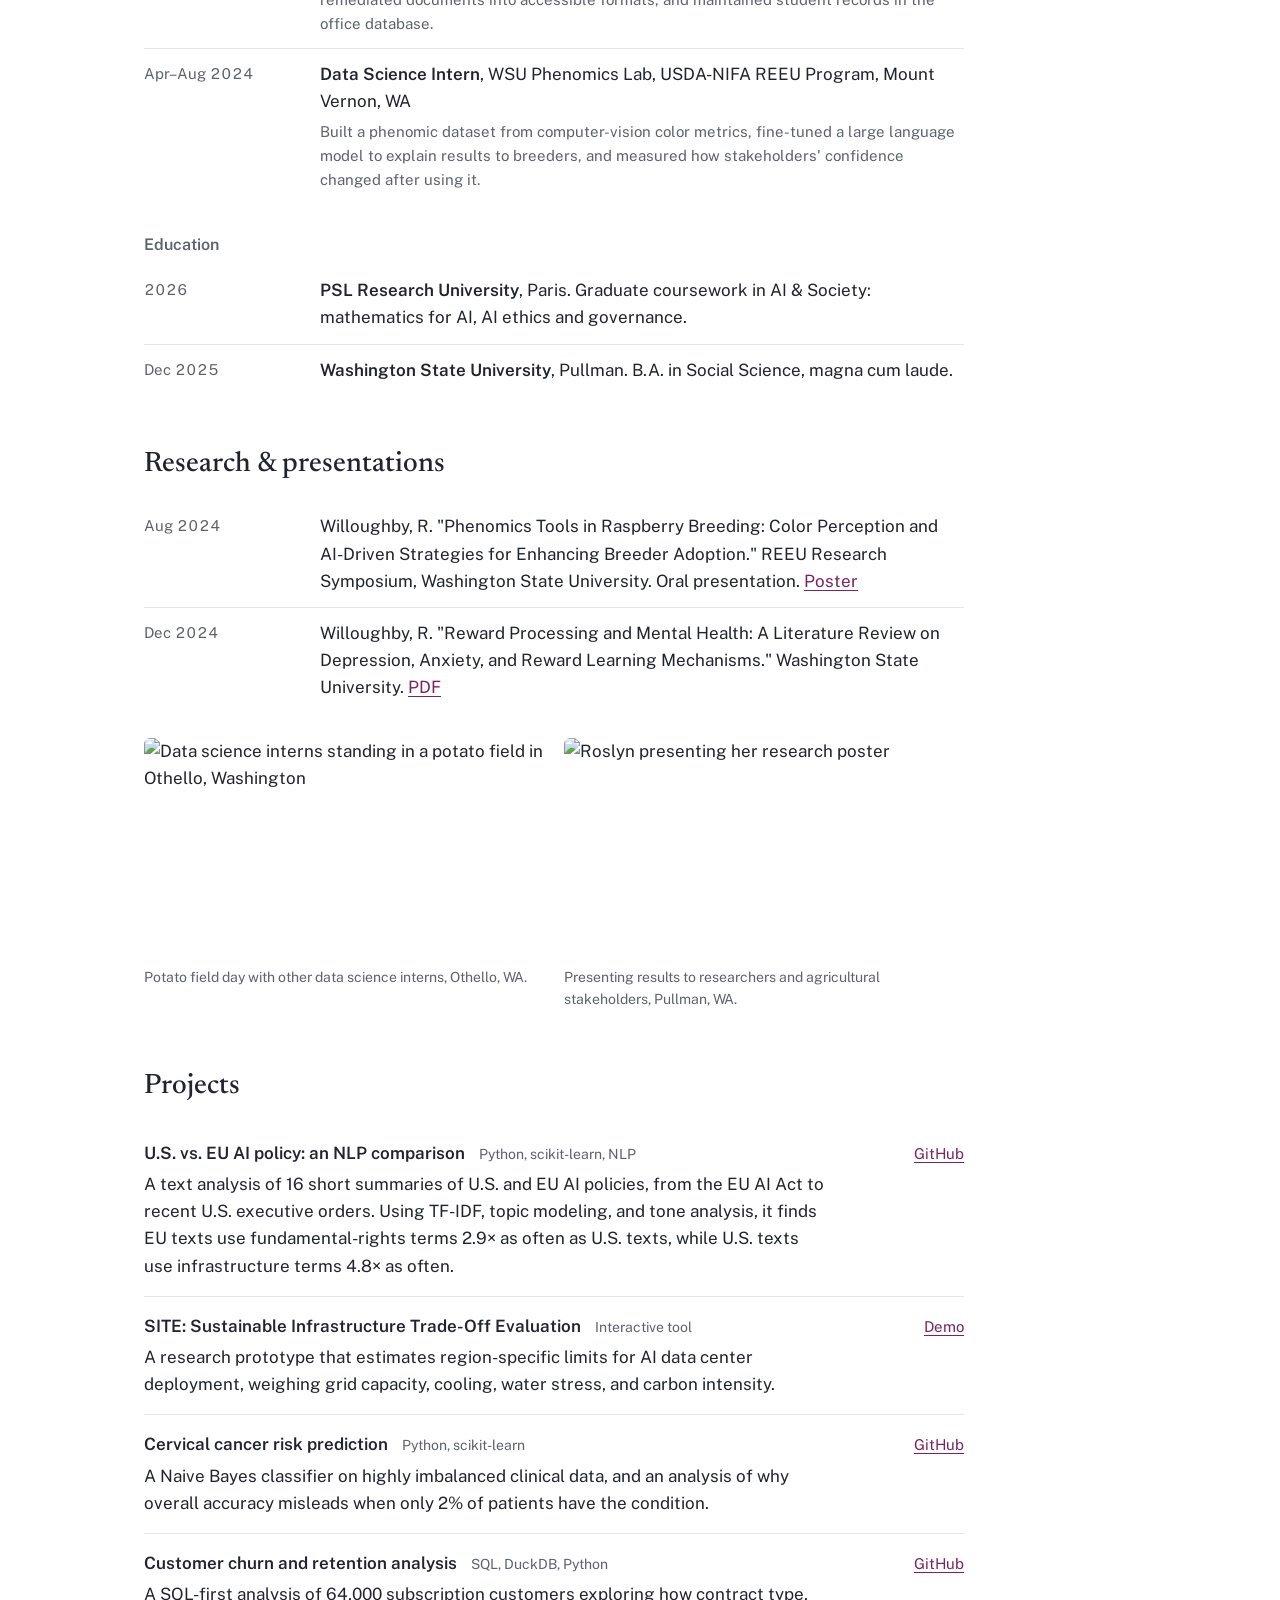
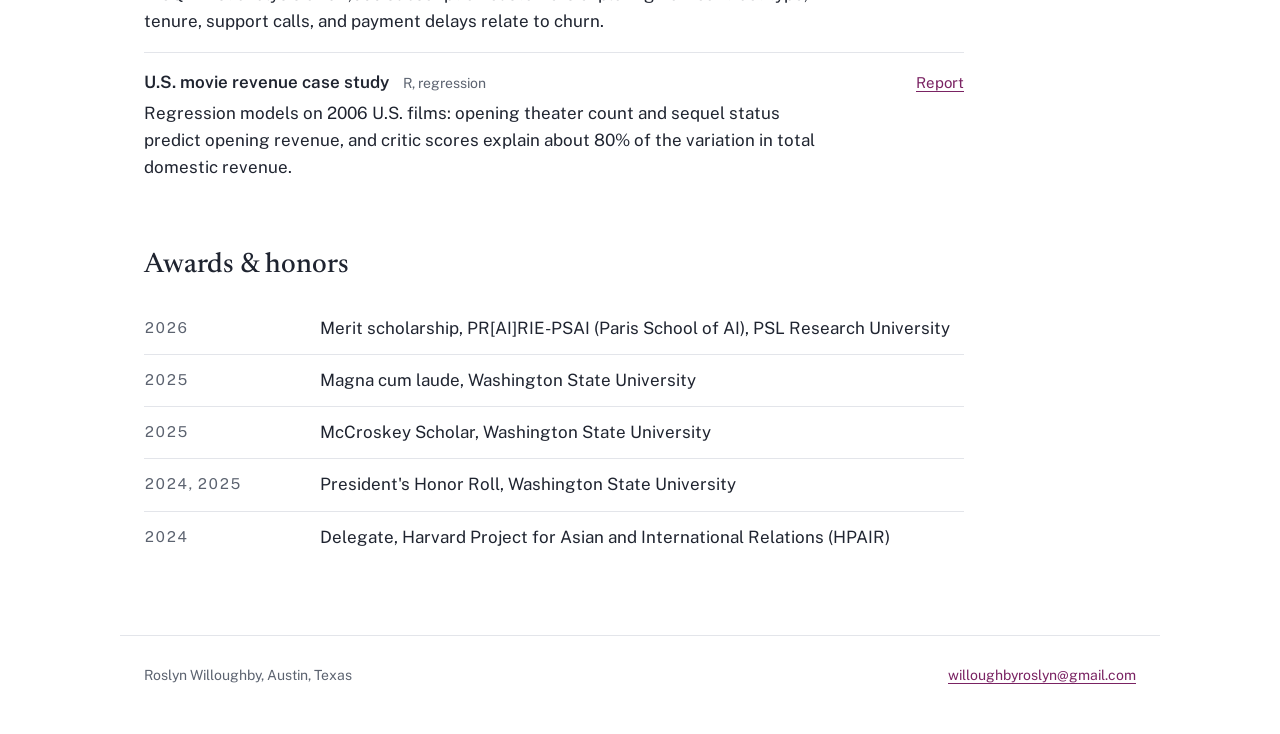
==== commit 4afbd811: "Use verified notebook results in AI policy project description Co-Authored-By: Claude Opus 5.5 <nore" ====
--- a/index.html
+++ b/index.html
@@ -134,7 +134,7 @@
       <ul class="projects">
         <li>
           <div class="proj-head"><p class="proj-title">U.S. vs. EU AI policy: an NLP comparison</p><span class="proj-tools">Python, scikit-learn, NLP</span><a class="proj-link" href="https://github.com/willoughbyroslyn-ui/NLP_POLICY_COMPARISION" target="_blank" rel="noopener">GitHub</a></div>
-          <p class="proj-desc">A text analysis of 16 U.S. and EU AI policy documents, from the EU AI Act to recent U.S. executive orders. TF-IDF, topic modeling, and tone analysis show EU texts centering fundamental rights and risk, while U.S. texts emphasize innovation, competitiveness, and infrastructure.</p>
+          <p class="proj-desc">A text analysis of 16 short summaries of U.S. and EU AI policies, from the EU AI Act to recent U.S. executive orders. Using TF-IDF, topic modeling, and tone analysis, it finds EU texts use fundamental-rights terms 2.9× as often as U.S. texts, while U.S. texts use infrastructure terms 4.8× as often.</p>
         </li>
         <li>
           <div class="proj-head"><p class="proj-title">SITE: Sustainable Infrastructure Trade-Off Evaluation</p><span class="proj-tools">Interactive tool</span><a class="proj-link" href="SITE_demo.html" target="_blank" rel="noopener">Demo</a></div>
